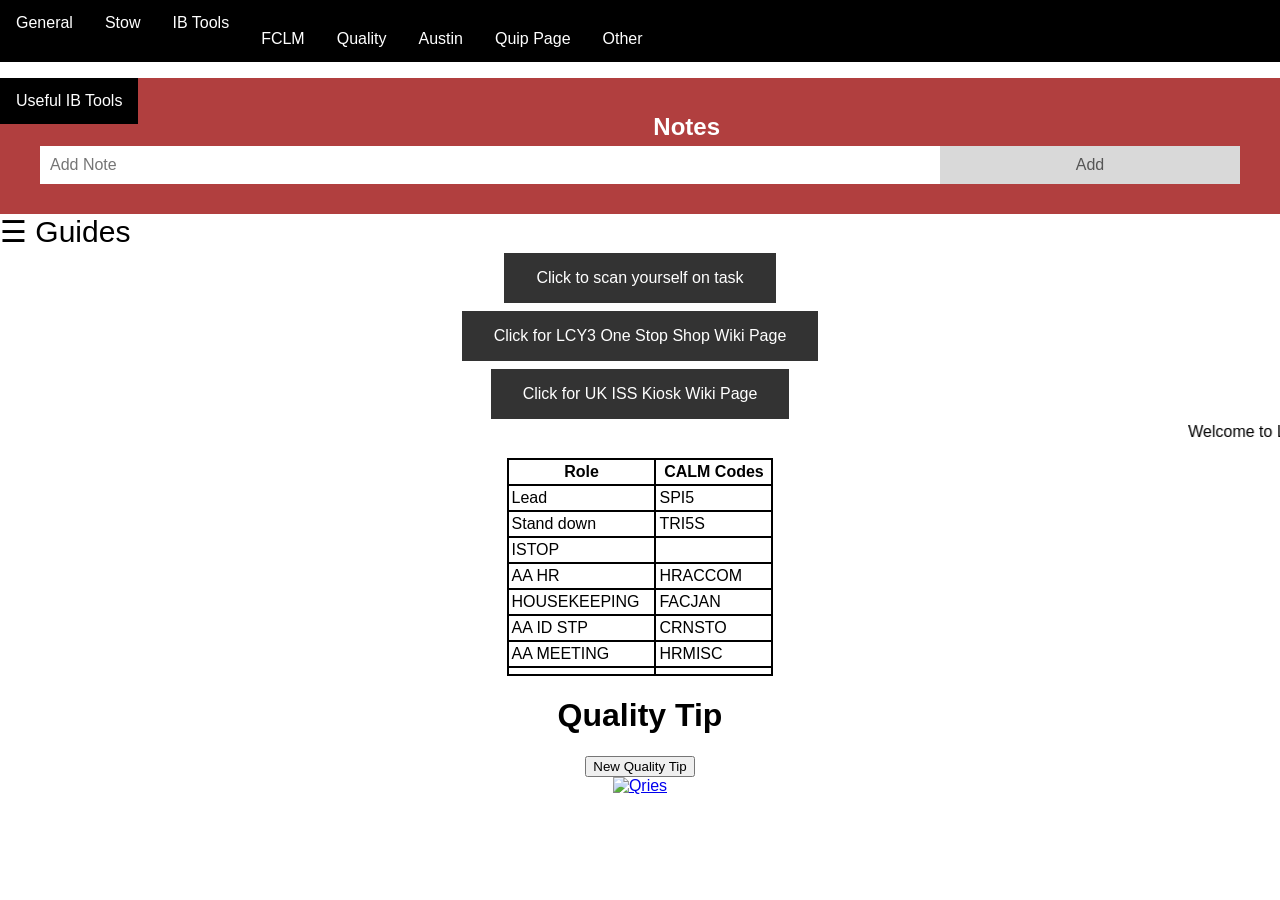
==== dashboard.html @ cbb52fe0 "Add files via upload" ====
<!DOCTYPE html>
<html><head>
<meta http-equiv="content-type" content="text/html; charset=UTF-8"><meta name="GENERATOR" content="MAX's HTML Beauty++ 2004">
</head>

<body>
<script type="text/javascript">
function startTime(){ // <<< do not edit or remove this line!
/* Set Start Hour in 24hr Notation */
var startHour=19
/* Set Start Minute */
var startMinute=15
/* Set Start Message */
var startMessage="Don't forget to put yourself on task. Have a great shift."
///////////////////No Need to Edit//////////////
var theDate=new Date()
if (Math.abs(theDate.getHours())==startHour&&Math.abs(theDate.getMinutes())==startMinute){
this.focus();
clearInterval(startInt)
alert(startMessage)
}
}
var startInt=setInterval("startTime()",58000)
////////////////////////////////////////////////
</script>


<meta name="GENERATOR" content="MAX's HTML Beauty++ 2004">




<meta name="viewport" content="width=device-width, initial-scale=1">
<link rel="stylesheet" href="IBLeadtool_files/font-awesome.min.css">
<style>
body {
  font-family: Arial, Helvetica,sans-serif ;
}

.navbar {
  overflow: hidden;
  background-color: black;
}
.navbar a {
  float: right;
  font-size: 16px;
  color: green;
  text-align: center;
  padding: 14px 16px;
  text-decoration: none;

}

.dropdown {
  float: left;
  overflow: hidden;
}

.dropdown .dropbtn {
  font-size: 16px;  
  border: none;
  outline: none;
  color: white;
  padding: 14px 16px;
  background-color: black;
  font-family: inherit;
  margin: 0;
}

.navbar a:hover, .dropdown:hover .dropbtn {
  background-color: Orange;
}

.dropdown-content {
  display: none;
  position: absolute;
  background-color: Orange;
  min-width: 160px;
  box-shadow: 0px 8px 16px 0px rgba(0,0,0,0.2);
  z-index: 1;
}

.dropdown-content a {
  float: none;
  color: white;
  padding: 12px 16px;
  text-decoration: none;
  display: block;
  text-align: left;
}

.dropdown-content a:hover {
  background-color: #ddd;
}

.dropdown:hover .dropdown-content {
  display: block;
}
</style>



<div class="navbar">

<div class="dropdown">
  <button class="dropbtn">General</button>
  <div class="dropdown-content">
    <a href="https://fcmenu-dub-regionalized.corp.amazon.com/LCY3" target="_blank">FC Menu</a>
    
    <style>
.accordion {
  background-color: #f9f9f9;
  color: black;
  cursor: pointer;
  padding: 18px;
  width: 100%;
  border: none;
  text-align: left;
  outline: none;
  font-size: 16px;
  transition: 0.4s;
}

.active, .accordion:hover {
  background-color: red; 
}

.panel {
  padding: 0 18px;
  display: none;
  background-color: red;
  overflow: hidden;
}
</style>






<script>
var acc = document.getElementsByClassName("accordion");
var i;

for (i = 0; i < acc.length; i++) {
  acc[i].addEventListener("click", function() {
    this.classList.toggle("active");
    var panel = this.nextElementSibling;
    if (panel.style.display === "block") {
      panel.style.display = "none";
    } else {
      panel.style.display = "block";
    }
  });
}
</script>



<meta http-equiv="refresh" content="925"> <!-- See the difference? --> 
	
	<meta name="viewport" content="width=device-width, initial-scale=1"> 
	
	
	<svg viewBox="-450 -450 900 900"> 
	<defs> 
	<line id="mark--major" y1="28.8"></line> 
	<line id="mark--minor" y1="14.4"></line> 
	<circle id="cc" r="360"></circle> 
	</defs> 
	<g id="ticks"><g><text transform="rotate(0)translate(0 -378)rotate(0)">0</text><text class="quad" transform="rotate(0)translate(0 -288)rotate(0)">12</text><use xlink:href="#mark--major" transform="rotate(0)translate(0 -360)" class="major quad"></use></g><g><use xlink:href="#mark--minor" transform="rotate(6)translate(0 -360)"></use></g><g><use xlink:href="#mark--minor" transform="rotate(12)translate(0 -360)"></use></g><g><use xlink:href="#mark--minor" transform="rotate(18)translate(0 -360)"></use></g><g><use xlink:href="#mark--minor" transform="rotate(24)translate(0 -360)"></use></g><g><text transform="rotate(30)translate(0 -378)rotate(-30)">5</text><use xlink:href="#mark--major" transform="rotate(30)translate(0 -360)" class="major"></use></g><g><use xlink:href="#mark--minor" transform="rotate(36)translate(0 -360)"></use></g><g><use xlink:href="#mark--minor" transform="rotate(42)translate(0 -360)"></use></g><g><use xlink:href="#mark--minor" transform="rotate(48)translate(0 -360)"></use></g><g><use xlink:href="#mark--minor" transform="rotate(54)translate(0 -360)"></use></g><g><text transform="rotate(60)translate(0 -378)rotate(-60)">10</text><use xlink:href="#mark--major" transform="rotate(60)translate(0 -360)" class="major"></use></g><g><use xlink:href="#mark--minor" transform="rotate(66)translate(0 -360)"></use></g><g><use xlink:href="#mark--minor" transform="rotate(72)translate(0 -360)"></use></g><g><use xlink:href="#mark--minor" transform="rotate(78)translate(0 -360)"></use></g><g><use xlink:href="#mark--minor" transform="rotate(84)translate(0 -360)"></use></g><g><text transform="rotate(90)translate(0 -378)rotate(-90)">15</text><text class="quad" transform="rotate(90)translate(0 -288)rotate(-90)">3</text><use xlink:href="#mark--major" transform="rotate(90)translate(0 -360)" class="major quad"></use></g><g><use xlink:href="#mark--minor" transform="rotate(96)translate(0 -360)"></use></g><g><use xlink:href="#mark--minor" transform="rotate(102)translate(0 -360)"></use></g><g><use xlink:href="#mark--minor" transform="rotate(108)translate(0 -360)"></use></g><g><use xlink:href="#mark--minor" transform="rotate(114)translate(0 -360)"></use></g><g><text transform="rotate(120)translate(0 -378)rotate(-120)">20</text><use xlink:href="#mark--major" transform="rotate(120)translate(0 -360)" class="major"></use></g><g><use xlink:href="#mark--minor" transform="rotate(126)translate(0 -360)"></use></g><g><use xlink:href="#mark--minor" transform="rotate(132)translate(0 -360)"></use></g><g><use xlink:href="#mark--minor" transform="rotate(138)translate(0 -360)"></use></g><g><use xlink:href="#mark--minor" transform="rotate(144)translate(0 -360)"></use></g><g><text transform="rotate(150)translate(0 -378)rotate(-150)">25</text><use xlink:href="#mark--major" transform="rotate(150)translate(0 -360)" class="major"></use></g><g><use xlink:href="#mark--minor" transform="rotate(156)translate(0 -360)"></use></g><g><use xlink:href="#mark--minor" transform="rotate(162)translate(0 -360)"></use></g><g><use xlink:href="#mark--minor" transform="rotate(168)translate(0 -360)"></use></g><g><use xlink:href="#mark--minor" transform="rotate(174)translate(0 -360)"></use></g><g><text transform="rotate(180)translate(0 -378)rotate(-180)">30</text><text class="quad" transform="rotate(180)translate(0 -288)rotate(-180)">6</text><use xlink:href="#mark--major" transform="rotate(180)translate(0 -360)" class="major quad"></use></g><g><use xlink:href="#mark--minor" transform="rotate(186)translate(0 -360)"></use></g><g><use xlink:href="#mark--minor" transform="rotate(192)translate(0 -360)"></use></g><g><use xlink:href="#mark--minor" transform="rotate(198)translate(0 -360)"></use></g><g><use xlink:href="#mark--minor" transform="rotate(204)translate(0 -360)"></use></g><g><text transform="rotate(210)translate(0 -378)rotate(-210)">35</text><use xlink:href="#mark--major" transform="rotate(210)translate(0 -360)" class="major"></use></g><g><use xlink:href="#mark--minor" transform="rotate(216)translate(0 -360)"></use></g><g><use xlink:href="#mark--minor" transform="rotate(222)translate(0 -360)"></use></g><g><use xlink:href="#mark--minor" transform="rotate(228)translate(0 -360)"></use></g><g><use xlink:href="#mark--minor" transform="rotate(234)translate(0 -360)"></use></g><g><text transform="rotate(240)translate(0 -378)rotate(-240)">40</text><use xlink:href="#mark--major" transform="rotate(240)translate(0 -360)" class="major"></use></g><g><use xlink:href="#mark--minor" transform="rotate(246)translate(0 -360)"></use></g><g><use xlink:href="#mark--minor" transform="rotate(252)translate(0 -360)"></use></g><g><use xlink:href="#mark--minor" transform="rotate(258)translate(0 -360)"></use></g><g><use xlink:href="#mark--minor" transform="rotate(264)translate(0 -360)"></use></g><g><text transform="rotate(270)translate(0 -378)rotate(-270)">45</text><text class="quad" transform="rotate(270)translate(0 -288)rotate(-270)">9</text><use xlink:href="#mark--major" transform="rotate(270)translate(0 -360)" class="major quad"></use></g><g><use xlink:href="#mark--minor" transform="rotate(276)translate(0 -360)"></use></g><g><use xlink:href="#mark--minor" transform="rotate(282)translate(0 -360)"></use></g><g><use xlink:href="#mark--minor" transform="rotate(288)translate(0 -360)"></use></g><g><use xlink:href="#mark--minor" transform="rotate(294)translate(0 -360)"></use></g><g><text transform="rotate(300)translate(0 -378)rotate(-300)">50</text><use xlink:href="#mark--major" transform="rotate(300)translate(0 -360)" class="major"></use></g><g><use xlink:href="#mark--minor" transform="rotate(306)translate(0 -360)"></use></g><g><use xlink:href="#mark--minor" transform="rotate(312)translate(0 -360)"></use></g><g><use xlink:href="#mark--minor" transform="rotate(318)translate(0 -360)"></use></g><g><use xlink:href="#mark--minor" transform="rotate(324)translate(0 -360)"></use></g><g><text transform="rotate(330)translate(0 -378)rotate(-330)">55</text><use xlink:href="#mark--major" transform="rotate(330)translate(0 -360)" class="major"></use></g><g><use xlink:href="#mark--minor" transform="rotate(336)translate(0 -360)"></use></g><g><use xlink:href="#mark--minor" transform="rotate(342)translate(0 -360)"></use></g><g><use xlink:href="#mark--minor" transform="rotate(348)translate(0 -360)"></use></g><g><use xlink:href="#mark--minor" transform="rotate(354)translate(0 -360)"></use></g></g> 
	<g id="hands"> 
	<g class="hand--h" transform="rotate(47)"> 
	<line y2="-234"></line> 
	<line y1="-136.8" y2="-205.2"></line> 
	</g> 
	<g class="hand--m" transform="rotate(209.2)"> 
	<line y2="-298.8"></line> 
	<line y1="-201.60000000000002" y2="-270"></line> 
	</g> 
	<g class="hand--s" transform="rotate(312)"> 
	<line y1="36" y2="-342"></line> 
	<circle r="14.4"></circle> 
	<circle r="7.2"></circle> 
	</g> 
	</g> 
	<g id="progress"> 
	<path id="arc" d="M0,-405A405 405 0 1 1 -288.4697956050839 -284.27130882936655"></path> 
	<polygon id="vertex" points="0,-405 -39,-425 -20,-405 -39,-385" transform="rotate(314.58)"></polygon> 
	</g> 
	</svg> 
	
	<style> 
	body { 
	//margin: 0; 
	//display: flex; 
	//align-items: center; 
	//justify-content: center; 
	//background: #000; 
	} 
	
	svg { 
	display: block; 
	margin: calc(50vh - 50vmin) auto; 
	min-width: 20em; 
	min-height: 20em; 
	width: 9vmin; 
	height: 10vmin; 
	max-width 20em; 
	max-height: 25em; 
	font-size: 1em; 
	} 
	
	
	
	[id*='mark'] { 
	stroke: black; 
	} 
	
	[id='mark--major'] { 
	stroke-width: 7; 
	} 
	
	[id='mark--minor'] { 
	stroke-width: 2; 
	} 
	
	[id='ticks'] text { 
	dominant-baseline: middle; 
	text-anchor: middle; 
	font: 20px verdana, sans-serif; 
	fill: grey; 
	} 
	[id='ticks'] .quad { 
	font: 700 28px verdana, sans-serif; 
	fill: grey; 
	} 
	
	.hand--h, .hand--m { 
	stroke: black; 
	stroke-linecap: round; 
	} 
	.hand--h line:nth-child(2), .hand--m line:nth-child(2) { 
	stroke: black; 
	stroke-width: 3; 
	} 
	.hand--h { 
	stroke-width: 7; 
	} 
	.hand--m { 
	stroke-width: 5; 
	} 
	.hand--s { 
	stroke: #be394d; 
	} 
	.hand--s line { 
	stroke-width: 2; 
	} 
	.hand--s circle { 
	fill: #e18728; 
	} 
	.hand--s circle:nth-of-type(2) { 
	fill: #e0a197; 
	} 
	
	[id='arc'] { 
	fill: transparent; 
	stroke: #4c4fa4; 
	stroke-width: 4; 
	stroke-linecap: round; 
	} 
	
	[id='vertex'] { 
	fill: #4c4fa4; 
	} 
	
	.counterclockwise [id='vertex'] { 
	fill: #be4c39; 
	} 
	.counterclockwise [id='arc'] { 
	stroke: #be4c39; 
	} 
	
	</style> 
	
	
	<script> 

/* because IE */ 
	Math.sign = 
	Math.sign || 
	function(x) { 
	x = +x; // convert to a number 
	if (x === 0 || isNaN(x)) { 
	return x; 
	} 
	return x > 0 ? 1 : -1; 
	}; 
	
	/* because me lazy */ 
	Object.getOwnPropertyNames(Math).map(function(p) { 
	window[p] = Math[p]; 
	}); 
	
	Node.prototype.setAttrs = function(attr_obj) { 
	for (var prop in attr_obj) { 
	this.setAttribute(prop, attr_obj[prop]); 
	} 
	}; 
	
	var NS_URI = "http://www.w3.org/2000/svg", 
	XLink_NS = "http://www.w3.org/1999/xlink", 
	ns = 60, 
	mi = 5, 
	qi = 0.25 * ns, 
	r = ~~document.getElementById("cc").getAttribute("r"), 
	svg = document.querySelector("svg"), 
	wrap = document.getElementById("ticks"), 
	h_el = document.querySelector(".hand--h"), 
	m_el = document.querySelector(".hand--m"), 
	s_el = document.querySelector(".hand--s"), 
	h_max = 12, 
	h_rad = 2 * PI / h_max, 
	h_deg = 360 / h_max, 
	m_max = 60, 
	m_rad = 2 * PI / m_max, 
	m_deg = 360 / m_max, 
	s_max = 60, 
	s_rad = 2 * PI / s_max, 
	s_deg = 360 / s_max, 
	ms_max = 1000, 
	ms_rad = s_rad / ms_max, 
	ms_deg = s_deg / ms_max, 
	prev_s, 
	p_el = document.getElementById("progress"), 
	a_el = document.getElementById("arc"), 
	v_el = document.getElementById("vertex"), 
	arc_r = 
	-1 * 
	v_el 
	.getAttribute("points") 
	.split(" ")[0] 
	.split(",")[1], 
	clockwise = true; 
	
	var init = function() { 
	var frag = document.createDocumentFragment(), 
	curr_tick_group, 
	curr_tick, 
	text0, 
	text1, 
	is_major, 
	is_quad, 
	ref, 
	curr_angle, 
	base_angle = 360 / ns, 
	bb; 
	
	for (var i = 0; i < ns; i++) { 
	is_major = i % mi === 0; 
	is_quad = i % qi === 0; 
	
	ref = "#mark--" + (is_major ? "major" : "minor"); 
	curr_angle = i * base_angle; 
	
	curr_tick_group = document.createElementNS(NS_URI, "g"); 
	curr_tick = document.createElementNS(NS_URI, "use"); 
	curr_tick.setAttributeNS(XLink_NS, "xlink:href", ref); 
	
	curr_tick.setAttribute( 
	"transform", 
	"rotate(" + curr_angle + ")" + "translate(0 -" + r + ")" 
	); 
	
	if (is_major) { 
	curr_tick.setAttribute("class", "major"); 
	
	text1 = document.createElementNS(NS_URI, "text"); 
	text1.textContent = i; 
	
	text1.setAttribute( 
	"transform", 
	"rotate(" + 
	curr_angle + 
	")" + 
	"translate(0 -" + 
	1.05 * r + 
	")" + 
	"rotate(" + 
	-curr_angle + 
	")" 
	); 
	curr_tick_group.appendChild(text1); 
	
	if (is_quad) { 
	curr_tick.setAttribute("class", "major quad"); 
	
	text2 = document.createElementNS(NS_URI, "text"); 
	text2.textContent = i / mi || 12; 
	
	text2.setAttrs({ 
	class: "quad", 
	transform: 
	"rotate(" + 
	curr_angle + 
	")" + 
	"translate(0 -" + 
	0.8 * r + 
	")" + 
	"rotate(" + 
	-curr_angle + 
	")" 
	}); 
	curr_tick_group.appendChild(text2); 
	} 
	} 
	
	curr_tick_group.appendChild(curr_tick); 
	frag.appendChild(curr_tick_group); 
	} 
	
	wrap.appendChild(frag); 
	
	run(); 
	}; 
	
	var run = function() { 
	var t = new Date(), 
	h = t.getHours(), 
	curr_s_deg, 
	curr_s_rad, 
	m = t.getMinutes(), 
	curr_m_deg, 
	s = t.getSeconds(), 
	curr_h_deg, 
	ms = t.getMilliseconds(), 
	curr_ms_deg, 
	curr_ms_rad, 
	x, 
	y, 
	d_txt, 
	j; 
	
	j = (s >= 0.5 * s_max) * 1; 
	d_txt = "M0," + -arc_r + "A" + arc_r + " " + arc_r + " 0 " + j + " 1 "; 
	
	curr_s_rad = (s % s_max - (curr_s_deg > 10) * 0.5) * s_rad - 0.5 * PI; 
	curr_ms_rad = curr_s_rad + ms * ms_rad; 
	curr_s_deg = (s % s_max) * s_deg; 
	curr_ms_deg = curr_s_deg + ms * ms_deg; 
	x = arc_r * cos(curr_ms_rad); 
	y = arc_r * sin(curr_ms_rad); 
	
	d_txt += x + " " + y; 
	
	a_el.setAttribute("d", d_txt); 
	
	if (curr_s_deg < 10) { 
	if (v_el.style.display !== "none") { 
	v_el.style.display = "none"; 
	} 
	} else { 
	if (v_el.style.display !== "") { 
	v_el.style.display = ""; 
	} 
	
	v_el.setAttribute("transform", "rotate(" + curr_ms_deg + ")"); 
	} 
	
	if (s != prev_s) { 
	curr_s_deg = (s % s_max) * s_deg; 
	s_el.setAttribute("transform", "rotate(" + curr_s_deg + ")"); 
	
	if (curr_s_deg < 10) { 
	if (v_el.style.display !== "none") { 
	v_el.style.display = "none"; 
	} 
	} else { 
	if (v_el.style.display !== "") { 
	v_el.style.display = ""; 
	} 
	
	v_el.setAttribute("transform", "rotate(" + curr_s_deg + ")"); 
	} 
	
	curr_m_deg = (m % m_max + s / s_max) * m_deg; 
	m_el.setAttribute("transform", "rotate(" + curr_m_deg + ")"); 
	
	curr_h_deg = (h % h_max + m / m_max) * h_deg; 
	h_el.setAttribute("transform", "rotate(" + curr_h_deg + ")"); 
	} 
	
	prev_s = s; 
	
	requestAnimationFrame(run); 
	}; 
	
	var revert = function() { 
	clockwise = !clockwise; 
	p_el.setAttribute("class", !clockwise ? "counterclockwise" : ""); 
	p_el.setAttribute("transform", "scale(" + (clockwise ? 1 : -1) + " 1)"); 
	}; 
	
	init(); 
	
	svg.addEventListener("click", revert, false); 
	
	
	</script> 
 <p></p>
  </div>
</div>






<div class="dropdown">
  <button class="dropbtn">Stow </button>
  <div class="dropdown-content">
    <a href="https://roboscout.amazon.com/analyze/19851/2210/?&sites=(LCY3)&datasource_current_day=false&datasource_startDateTime=2024-11-10%2019:30:00&datasource_endDateTime=2024-11-11%2006:00:00&mom_ids=676%2C1845%2C428%2C347%2C321%2C362%2C379%2C426&osm_ids=30&oxm_ids=854%2C442&ofm_ids=&datasource_viz=nvd3Table" target="_blank">Avg Session</a>
    <a href="https://roboscout.amazon.com/analyze/19851/2210/?datasource_current_day=false&datasource_endDateTime=2024-11-11%2006:00:00&datasource_startDateTime=2024-11-10%2019:30:00&datasource_viz=nvd3Table&mom_ids=321%2C362%2C379%2C426&ofm_ids=&osm_ids=31&oxm_ids=436&sites=(LCY3)" target="_blank">Stow Rate</a>    
    <a href="https://roboscout.amazon.com/analyze/19851/1927/?datasource_current_day=false&amp;datasource_endDateTime=2024-08-26%2005:00:00&amp;datasource_startDateTime=2024-08-25%2018:30:00&amp;datasource_viz=nvd3Table&amp;mom_ids=428%2C2060%2C394%2C321%2C323%2C362%2C632%2C379%2C426&amp;ofm_ids=&amp;osm_ids=30&amp;oxm_ids=445&amp;sites=(LCY3)" target="_blank">Logged Hours</a>
    <a href="https://roboscout.amazon.com/analyze/19851/2768/?&amp;sites=(LCY3)&amp;datasource_current_day=false&amp;datasource_startDateTime=2024-08-25%2018:30:00&amp;datasource_endDateTime=2024-08-26%2005:00:00&amp;mom_ids=2060%2C394%2C321%2C323%2C632%2C426&amp;osm_ids=30&amp;oxm_ids=1792%2C445%2C854%2C441%2C442&amp;ofm_ids=&amp;datasource_viz=nvd3Table" _blank"="">No Stow Turnaway</a>
    <a href="https://roboscout.amazon.com/analyze/21628/?&sites=(LCY3)&datasource_startDateTime=2024-11-10%2019:30:00&datasource_endDateTime=2024-11-11%2006:00:00&mom_ids=2058&osm_ids=&oxm_ids=2597%2C2594%2C2781&ofm_ids=1017" target="_blank">Andon Count</a>
    <a href="https://roboscout.amazon.com/analyze/19851/?&sites=(LCY3)&datasource_current_day=false&datasource_startDateTime=2024-11-10%2019:30:00&datasource_endDateTime=2024-11-11%2006:00:00&mom_ids=1549%2C321&osm_ids=30%2C607&oxm_ids=1745&ofm_ids=&datasource_viz=nvd3Table" target="_blank">QS Station</a>
    <a href="https://roboscout.amazon.com/dashboards/10390/?sites=(LCY3)" target="_blank">Stow Dashboard</a>
       <a href="https://vantage.amazon.com/app/fulfillment-dashboards/station-map?customer=AMZN&amp;warehouse=LCY3&amp;region=eu-west-1&amp;zones=paKivaA02&amp;startTime=0600" target="_blank">Vantage Floor P2 </a>
	<a href="https://vantage.amazon.com/app/fulfillment-dashboards/station-map?customer=AMZN&amp;warehouse=LCY3&amp;region=eu-west-1&amp;zones=paKivaA03&amp;startTime=0600" target="_blank">Vantage Floor P3 </a>
	<a href="https://vantage.amazon.com/app/fulfillment-dashboards/station-map?customer=AMZN&amp;warehouse=LCY3&amp;region=eu-west-1&amp;zones=paKivaA04&amp;startTime=0600" target="_blank">Vantage Floor P4 </a>
            <a href="https://eu.prod.fmc.aft.amazon.dev/LCY3/inbound-flow?selected-tab=VL_STOW" target="_blank">Inbound Flow</a>
<p></p>
  </div>
</div>

<div class="dropdown">
  <button class="dropbtn">IB Tools</button>
  <div class="dropdown-content">
    <a href="https://drive-render.corp.amazon.com/view/mcgregcr@/AmazonSkynetStowComplianceScanner.html" target="_blank">Stow Finder</a>
    <a href="https://dub.inbound.rodeo.aft.a2z.com/LCY3/search?searchQuery=BHX4_LCY3_efef6a95-a6f6-4256-b97a-aebf4aa08026https://dub.inbound.rodeo.aft.a2z.com/LCY3/search?searchQuery=BHX4_LCY3_efef6a95-a6f6-4256-b97a-aebf4aa08026" target="_blank">Rodeo</a>
    <a href="https://skynet.amazon.dev/ims/LCY3?view=compliance" target="_blank">SkyNet</a>
    <a href="https://fc-benchmarking.amazon.com/fc/LCY3/fast-starts" target="_blank">Fast Start</a>
    <a href="https://arrm-portal-eu-dub.dub.proxy.amazon.com/edw/sessions-by-user?customer=AMZN&amp;warehouse=SZZ1&amp;zone=paKiva01#midwayhttps://atlas.corp.amazon.com/en_US/reporting?utf8=%E2%9C%93&amp;report=1&amp;aggregate_type=Warehouse+ID&amp;user_id=&amp;warehouse_id=LCY3&amp;network_type=Fulfillment+Center&amp;region_id=EU&amp;manager_id=&amp;workcell_type=&amp;workcell_id=&amp;fc_grouping=Anderson+-+Region&amp;query_type=Normal&amp;shift_start_date=&amp;shift_end_date=&amp;shift_start_time=&amp;shift_end_time=&amp;start_time=2023-04-03+19%3A30&amp;end_time=2023-04-04+06%3A00&amp;target_process=stow-process&amp;pack_target_subprocess=none&amp;sort_target_subprocess=none&amp;problem_solve_target_subprocess=problem_solve_general_problem_solve&amp;format=html" target="_blank">ARRM Portal</a>
<a href="https://fans-dub.amazon.com/" target="_blank">Fan Message</a>
<a href="https://scheduling.amazon.com/#/opportunity-admin?siteId=LCY3" target="_blank">Opportunity</a>
<p></p>
</div>
</div>
<p>
 
  </p><div class="dropdown">
  <button class="dropbtn">FCLM</button>
  <div class="dropdown-content">
    <a href="https://fclm-portal.amazon.com/?warehouseId=LCY3" target="_blank">FCLM</a>
    <a href="https://fclm-portal.amazon.com/reports/processPathRollup?&amp;warehouseId=LCY3" target="_blank">PPR</a>
    <a href="https://fclm-portal.amazon.com/reports/timeOnTask?&amp;spanType=Day&amp;warehouseId=LCY3" target="_blank">Time on Task</a>
    <a href="https://fclm-portal.amazon.com/employee/timeDetails?&amp;warehouseId=LCY3" target="_blank">Time Details</a>

</div>
</div>
<p>
   

</p><div class="dropdown">
  <button class="dropbtn">Quality</button>
  <div class="dropdown-content">
	<a href="https://guided-coaching-dub.corp.amazon.com/#/opportunities">Coaching Guide</a>
        <a href="https://diver.qts.amazon.dev/tools/fcdi/dashboards/fud_misses?end_date=2025-06-23&location_name=LCY3&start_date=2025-06-09">FUD Misses</a>
	<a href="https://optimus.qts.amazon.dev/dashboards?business=StandardFC&groupBy=Daily&searchFor=Location&view=Threshold+color+coding&location=LCY3&date=2023-11-06&startDate=2025-06-15&endDate=2025-06-18&dashboardName=EU+Stay+Clean&displayName=null" target="_blank">Optimus</a>
        <a href="http://fcresearch-eu.aka.amazon.com/LCY3/search" target="_blank">FC Research</a>
        <a href="https://reactive-hunter.eu-aces.amazon.dev/fud" target="_blank">FUD/Reactive</a>
        <a href="https://atlas.qubit.amazon.dev/reporting?aggregateType=WAREHOUSE_ID&amp;queryType=NORMAL&amp;targetProcess=combined&amp;startDate=2024-08-25&amp;startTime=19%3A30%3A00&amp;endDate=2024-08-26&amp;endTime=06%3A00%3A00&amp;warehouseId=LCY3" target="_blank">Atlas</a>
<p></p>
</div>
</div>
<div class="dropdown">
  <button class="dropbtn">Austin</button>
  <div class="dropdown-content">
    <a href="https://eu.ehs-amazon.com/home" target="_blank">Austin</a>
    <a href="https://eu.ehs-amazon.com/inspections/inspection/list" target="_blank">Inspections</a>
    

</div>
</div>
<p>


</p><div class="dropdown">
  <button class="dropbtn">Quip Page</button>
  <div class="dropdown-content">
    
    <a href="https://quip-amazon.com/all" target="_blank">Quip</a>
    <a href="https://quip-amazon.com/aCJMA5YZ1nnM/Stow-Fast-Start-Misses-Time-off-Task" target="_blank">Fast Start</a>
    <a href="https://quip-amazon.com/a30PAENlqabQ/Indirect-Rotas#temp:C:cHMbae80d7730f64d85b9f8bbb06" target="_blank">Indirect Rota Nights</a>
    <a href="https://quip-amazon.com/vCabAvOYaoPE/Night-Shift-Trained-Quantity-Stowers#temp:C:ZTA9103b910de9c496f9cccd9b24" target="_blank">Quantity Stow</a>
    <a href="https://quip-amazon.com/hbeyAp5p8pV6/Stow-Handover#temp:C:RTO3c4e42f27853437095b07204b">Handover</a>
    <a href="https://quip-amazon.com/MFa4AH8vFs7b/m-LCY3-Tote-Counts">Tote Count</a>
    <a href="https://quip-amazon.com/d5cAAi5W7k3A/WK-34-Daily-Weekly-Quality-Feedbacks#temp:C:bfEfad9779bb58540a98bfdca315" target="_blank">Quality Quip</a>


 <p></p>
  </div>
</div>
  <p></p>
   
<div class="dropdown">
  <button class="dropbtn">Other</button>
  <div class="dropdown-content">
    <a href="https://e-swag.corp.amazon.com/account/view" target="_blank">Swag Store</a>
     <a href="https://t.corp.amazon.com/issues/all-my-groups" target="_blank">Sim Tickets</a>
    <a href="https://drive.corp.amazon.com/" target="_blank">My Drive</a>
    <a href="https://amazon.awsapps.com/workdocs" target="_blank">Work Docs</a>
    <a href="https://password-v2.corp.amazon.com/" target="_blank">Password Tool</a>
    <a href="https://fclm-portal.amazon.com/config/menu/search?reportFormat=HTML&query=hr&_activeWarehouses=1&showActiveOnly=true&_showActiveOnly=on&_searchToolString=on&_accessLevels=1&trackingTypes=Indirect&_trackingTypes=1&submit=true&startHourIntraday1=0&startMinuteIntraday1=0&startHourIntraday2=0&startMinuteIntraday2=0&startHourIntraday3=0&startMinuteIntraday3=0&startHourIntraday4=0&startMinuteIntraday4=0&warehouseId=LCY3" target="_blank">Calm Codes</a>
<p></p>
</div>
</div>
  <p></p>

  <p></p>
  </div>
</div>
  <p></p>
   
<div class="dropdown">
  <button class="dropbtn">Useful IB Tools</button>
  <div class="dropdown-content">
    <a href="https://chatops.aces.amazon.dev/" target="_blank">Chat Ops</a>
    <a href="https://myquriosity-learnerportal.learningcloud.me/trainings/fb936827-b8aa-4a76-9093-cd8e4580913f/sprints/66f2d79c01db997c0d47622c?activityId=e0bf3759-4ee7-455d-97c9-192eb84af0cc" target="_blank">Quriosity</a>

    <a href="http://fc-andons-eu.corp.amazon.com/LCY3?category=Kiva&startDate=2024-11-17&status=Resolved&endDate=2024-11-18&type=Out+of+Work" target="_blank">OUT of Work</a>
    <a href="https://monitorportal.amazon.com/igraph?SchemaName1=Search&Pattern1=schemaname%3D%24Service%24%20dataset%3D%24Prod%24%20marketplace%3D%24prod.EUFulfillment%24%20hostgroup%3D%24ALL%24%20host%3D%24ALL%24%20servicename%3D%24KivaStowWorkPlannerService%24%20methodname%3D%24ALL%24%20client%3D%24ALL%24%20metricclass%3D%24KivaSystemKey%24%20instance%3D%24AMZN%2FLCY3.%20metric%3D.totalQty%24%20metric%3D%24Station&Period1=OneMinute&Stat1=p100&SchemaName2=Search&Pattern2=schemaname%3D%24Service%24%20dataset%3D%24Prod%24%20marketplace%3D%24prod.EUFulfillment%24%20hostgroup%3D%24ALL%24%20host%3D%24ALL%24%20servicename%3D%24KivaStowWorkPlannerService%24%20methodname%3D%24ALL%24%20client%3D%24ALL%24%20metricclass%3D%24KivaSystemKey%24%20instance%3D%24AMZN%2FLCY3.%20metric%3D.totalContainers%24%20metric%3D%24Station&YAxisPreference2=right&HeightInPixels=400&WidthInPixels=1200&GraphTitle=LCY3%20UPT%20Inbound&TZ=Europe%2FBerlin@TZ%3A%20Berlin&ClipUpperValueLeft=90%2F10&StartTime1=-PT1H&EndTime1=-PT0H&FunctionExpression1=AVG%28S1%29%2FAVG%28S2%29&FunctionLabel1=Inbound%20UPT%20RSP%20Floors%20%5Bavg%3A%20%7Bavg%7D%5D&FunctionColor1=%230051ff&FunctionYAxisPreference1=left&FunctionOperateOnPartialInput1=false" target="_blank">UPT Count</a>
    <a href="https://monitorportal.amazon.com/igraph?SchemaName1=Search&Pattern1=dataset%3D%24Prod%24%20marketplace%3D%24prod.EUFulfillment%24%20servicename%3D%24KivaStowWorkPlannerService%24%20methodname%3D%24CreatePlan%24%20containerType%20count%20schemaname%3DService%20instance%3D%24AMZN%2FLCY3%2FpaKivaA02%24&Period1=FiveMinute&Stat1=avg&SchemaName2=Search&Pattern2=schemaname%3D%24Service%24%20dataset%3D%24Prod%24%20marketplace%3D%24prod.EUFulfillment%24%20hostgroup%3D%24ALL%24%20host%3D%24ALL%24%20servicename%3D%24KivaStowWorkPlannerService%24%20methodname%3D%24CreatePlan%24%20client%3D%24ALL%24%20metricclass%3D%24KivaSystemKey%24%20instance%3D%24AMZN%2FLCY3%2FpaKivaA02%24%20metric%3D%24stowStations.count%24&Stat2=p90&SchemaName3=Search&Pattern3=dataset%3D%24Prod%24%20marketplace%3D%24prod.EUFulfillment%24%20servicename%3D%24KivaStowWorkPlannerService%24%20methodname%3D%24CreatePlan%24%20containerType%20count%20schemaname%3DService%20instance%3D%24AMZN%2FLCY3%2FpaKivaA03%24%20&Stat3=avg&SchemaName4=Search&Pattern4=schemaname%3D%24Service%24%20dataset%3D%24Prod%24%20marketplace%3D%24prod.EUFulfillment%24%20hostgroup%3D%24ALL%24%20host%3D%24ALL%24%20servicename%3D%24KivaStowWorkPlannerService%24%20methodname%3D%24CreatePlan%24%20client%3D%24ALL%24%20metricclass%3D%24KivaSystemKey%24%20instance%3D%24AMZN%2FLCY3%2FpaKivaA03%24%20metric%3D%24stowStations.count%24%20&Stat4=p90&SchemaName5=Search&Pattern5=dataset%3D%24Prod%24%20marketplace%3D%24prod.EUFulfillment%24%20servicename%3D%24KivaStowWorkPlannerService%24%20methodname%3D%24CreatePlan%24%20containerType%20count%20schemaname%3DService%20instance%3D%24AMZN%2FLCY3%2FpaKivaA04%24%20&Stat5=avg&SchemaName6=Search&Pattern6=schemaname%3D%24Service%24%20dataset%3D%24Prod%24%20marketplace%3D%24prod.EUFulfillment%24%20hostgroup%3D%24ALL%24%20host%3D%24ALL%24%20servicename%3D%24KivaStowWorkPlannerService%24%20methodname%3D%24CreatePlan%24%20client%3D%24ALL%24%20metricclass%3D%24KivaSystemKey%24%20instance%3D%24AMZN%2FLCY3%2FpaKivaA04%24%20metric%3D%24stowStations.count%24%20&Stat6=p90&HeightInPixels=1006&WidthInPixels=1942&GraphTitle=LCY3%20Average%20number%20of%20containers%20per%20Station.&DecoratePoints=true&TZ=Europe%2FLondon@TZ%3A%20London&HorizontalLineLeft1=8&UpperValueLeft=9&LowerValueLeft=4&LabelLeft=Number%20of%20Containers&StartTime1=-PT1H&EndTime1=-PT0H&FunctionExpression1=SUM%28S1%2CS3%2CS5%29%2FSUM%28S2%2CS4%2CS6%29&FunctionLabel1=All%20Containers%20Per%20Station%20%5Bavg%3A%20%7Bavg%7D%5D&FunctionYAxisPreference1=left&FunctionExpression2=SUM%28S1%29%2FS2&FunctionLabel2=A02%20Containers%20Per%20Station%20%5Bavg%3A%20%7Bavg%7D%5D&FunctionYAxisPreference2=left&FunctionExpression3=SUM%28S3%29%2FS4&FunctionLabel3=A03%20Containers%20Per%20Station%20%5Bavg%3A%20%7Bavg%7D%5D&FunctionYAxisPreference3=left&FunctionExpression4=SUM%28S5%29%2FS6&FunctionLabel4=A04%20Containers%20Per%20Station%20%5Bavg%3A%20%7Bavg%7D%5D&FunctionYAxisPreference4=left" target="_blank">Work Station Totes</a>
     <a href="https://password-v2.corp.amazon.com/" target="_blank">Password Tool</a>
     <a href="https://skynet.amazon.dev/dashboard/dbf54297-02b1-47c1-8243-87cbe03f0cd0">Skynet</a>
<a href="https://fclm-portal.amazon.com/config/menu/search?reportFormat=HTML&query=hr&_activeWarehouses=1&showActiveOnly=true&_showActiveOnly=on&_searchToolString=on&_accessLevels=1&trackingTypes=Indirect&_trackingTypes=1&submit=true&startHourIntraday1=0&startMinuteIntraday1=0&startHourIntraday2=0&startMinuteIntraday2=0&startHourIntraday3=0&startMinuteIntraday3=0&startHourIntraday4=0&startMinuteIntraday4=0&warehouseId=LCY3" target="_blank">Calm Codes</a>
<p></p>
</div>
</div>
  <p></p>




<meta name="viewport" content="width=device-width, initial-scale=1">
<style>
body {
  margin: 0;
  min-width: 250px;
}

/* Include the padding and border in an element's total width and height */
* {
  box-sizing: border-box;
}

/* Remove margins and padding from the list */
ul {
  margin: 0;
  padding: 0;
}

/* Style the list items */
ul li {
  cursor: pointer;
  position: relative;
  padding: 12px 8px 12px 40px;
  list-style-type: none;
  background: #eee;
  font-size: 18px;
  transition: 0.2s;
  
  /* make the list items unselectable */
  -webkit-user-select: none;
  -moz-user-select: none;
  -ms-user-select: none;
  user-select: none;
}

/* Set all odd list items to a different color (zebra-stripes) */
ul li:nth-child(odd) {
  background: #f9f9f9;
}

/* Darker background-color on hover */
ul li:hover {
  background: #ddd;
}

/* When clicked on, add a background color and strike out text */
ul li.checked {
  background: #888;
  color: #fff;
  text-decoration: line-through;
}

/* Add a "checked" mark when clicked on */
ul li.checked::before {
  content: '';
  position: absolute;
  border-color: #e6e6e6;
  border-style: solid;
  border-width: 0 2px 2px 0;
  top: 10px;
  left: 16px;
  transform: rotate(45deg);
  height: 15px;
  width: 7px;
}

/* Style the close button */
.close {
  position: absolute;
  right: 0;
  top: 0;
  padding: 12px 16px 12px 16px;
}

.close:hover {
  background-color: #f44336;
  color: white;
}

/* Style the header */
.header {
  background-color: #b13f3f;
  padding: 30px 40px;
  color: white;
  text-align: center;
}

/* Clear floats after the header */
.header:after {
  content: "";
  display: table;
  clear: both;
}

/* Style the input */
input {
  margin: 0;
  border: none;
  border-radius: 0;
  width: 75%;
  padding: 10px;
  float: left;
  font-size: 16px;
}

/* Style the "Add" button */
.addBtn {
  padding: 10px;
  width: 25%;
  background: #d9d9d9;
  color: #555;
  float: left;
  text-align: center;
  font-size: 16px;
  cursor: pointer;
  transition: 0.3s;
  border-radius: 0;
}

.addBtn:hover {
  background-color: #bbb;
}
</style>



<div id="myDIV" class="header">
  <h2 style="margin:5px">Notes</h2>
  <input type="text" id="myInput" placeholder="Add Note">
  <span onclick="newElement()" class="addBtn">Add</span>
</div>

<ul id="myUL">
</ul>

<script>


// Create a "close" button and append it to each list item
var myNodelist = document.getElementsByTagName("LI");
var i;
for (i = 0; i < myNodelist.length; i++) {
  var span = document.createElement("SPAN");
  var txt = document.createTextNode("\u00D7");
  span.className = "close";
  span.appendChild(txt);
  myNodelist[i].appendChild(span);
}

// Click on a close button to hide the current list item
var close = document.getElementsByClassName("close");
var i;
for (i = 0; i < close.length; i++) {
  close[i].onclick = function() {
    var div = this.parentElement;
    div.style.display = "none";
  }
}

// Add a "checked" symbol when clicking on a list item
var list = document.querySelector('ul');
list.addEventListener('click', function(ev) {
  if (ev.target.tagName === 'LI') {
    ev.target.classList.toggle('checked');
  }
}, false);

// Create a new list item when clicking on the "Add" button
function newElement() {
  var li = document.createElement("li");
  var inputValue = document.getElementById("myInput").value;
  var t = document.createTextNode(inputValue);
  li.appendChild(t);
  if (inputValue === '') {
    alert("You must write something!");
  } else {
    document.getElementById("myUL").appendChild(li);
  }
  document.getElementById("myInput").value = "";

  var span = document.createElement("SPAN");
  var txt = document.createTextNode("\u00D7");
  span.className = "close";
  span.appendChild(txt);
  li.appendChild(span);

  for (i = 0; i < close.length; i++) {
    close[i].onclick = function() {
      var div = this.parentElement;
      div.style.display = "none";
    }
  }
}
</script>



</div>


<meta name="viewport" content="width=device-width, initial-scale=1">
<style>

.sidenav {
  height: 100%;
  width: 0;
  position: fixed;
  z-index: 1;
  top: 0;
  left: 0;
  background-color: #111;
  overflow-x: hidden;
  transition: 0.5s;
  padding-top: 60px;
}

.sidenav a {
  padding: 8px 8px 8px 32px;
  text-decoration: none;
  font-size: 25px;
  color: #818181;
  display: block;
  transition: 0.3s;
}

.sidenav a:hover {
  color: #f1f1f1;
}

.sidenav .closebtn {
  position: absolute;
  top: 0;
  right: 25px;
  font-size: 36px;
  margin-left: 50px;
}

@media screen and (max-height: 450px) {
  .sidenav {padding-top: 15px;}
  .sidenav a {font-size: 18px;}
}
</style>



<div id="mySidenav" class="sidenav">
  <a href="javascript:void(0)" class="closebtn" onclick="closeNav()">×</a>
    <a href="https://w.amazon.com/bin/view/CISS/"> CISS Central Inbound Support Services</a>
	<a href="https://w.amazon.com/bin/view/IXD_Sideline_App/">Sideline</a>
    <a href="https://amazon.awsapps.com/workdocs/index.html#/document/74e8882ecbc6becc57e15b268ab2b0f07a6569712fed20f0bdf48a45ed3a6e37">HDSC</a>
    <a href="https://amazon.awsapps.com/workdocs/index.html#/folder/ecd02706e4cfa7c3386fdb7bd52f23f791441f329ea40d9bff76325af7942e0d">Fraud</a>
    <a href="https://amazon.awsapps.com/workdocs/index.html#/folder/40e35d3271ccd950a4e3887c4c19adf5861c723227703d2f40c233c636c05d49">Damages</a>
    <a href="https://amazon.awsapps.com/workdocs/index.html#/folder/17d0b022c7aa865c88c1198fe74d96cfb9fd7ce0d6190d06fb5eed43d46b9d44">Transparency Barcodes</a>
    <a href="https://euaceslearning.corp.amazon.com/Pages/Home.aspx">EU ACES Learning Hub</a>
    <a href="https://amazon.awsapps.com/workdocs/index.html#/document/08da2067e5e82ec00953ff526eadad211689a7f5c331feb676638e218a54301f">ISS Kiosk Guide</a>
    <a href="https://w.amazon.com/index.php/IB_Problem_Solve_Ticket_Guidelines">IB Problem Solve Ticket Guidelines</a>
    <a href="https://w.amazon.com/bin/view/EU_ISS_Standard_Work/">EU ISS Standard Work</a>
    <a href="https://w.amazon.com/bin/view/EU_ISS/EU_Prep/FC/PrepDecisionTree" target="_blank">Prep Decision Tree</a>
    <a href="https://share.amazon.com/sites/EUMFI/SiteAssets/SitePages/MFI_Researcher_SOP/FBA%20Missing%20From%20Inbound%20Flowchart%20-%20English%20Version.pdf">MFI</a>
    <a href="https://amazon.awsapps.com/workdocs/index.html#/document/e73a259f7f397fc80aff3f028028f188c398973b34e2c1863b04d3d30dcf2deb">Efficient Receive</a>
    <a href="https://w.amazon.com/index.php/ExpirationSettingByProductGroupEU" target="_blank">Expiration Dates Guidelines(FC Shelf Life)</a>
	<a href="https://amazon.awsapps.com/workdocs/index.html#/folder/9c8c8f026b77270b8b53e2193970f347f38a23671551dd316f79e717b4cc2375">EU Hazmat Standard Work</a>
	<a href="https://drive.corp.amazon.com/folders/EU%20ICQA">EU ICQA</a>
<p></p>
</div>

<span style="font-size:30px;cursor:pointer" onclick="openNav()">☰ Guides</span>

<script>
function openNav() {
  document.getElementById("mySidenav").style.width = "250px";
}

function closeNav() {
  document.getElementById("mySidenav").style.width = "0";
}
</script>
   
<meta name="viewport" content="width=device-width, initial-scale=1">
<style>
.btn {
  background-color: #333;
  border: none;
  color: white;
  padding: 16px 32px;
  text-align: center;
  font-size: 16px;
  margin: 4px 2px;
  transition: 0.3s;
}

.btn:hover {
  background-color: #FF5400;
  color: white;
}
</style>



<div>
<form action="https://fcmenu-dub-regionalized.corp.amazon.com/LCY3/calmCode" target="_blank">
<center><button class="btn">Click to scan yourself on task</button>


</center></form></div>


<div>
<form action="https://w.amazon.com/bin/view/Users/fsinchri/LCY3/" target="_blank">
<center><button class="btn">Click for LCY3 One Stop Shop Wiki Page</button>


</center></form></div>

<div>
<form action="https://w.amazon.com/bin/view/UK_ISS_Kiosk/" target="_blank">
<center><button class="btn">Click for UK ISS Kiosk Wiki Page</button>


</center></form></div>


<marquee behavior="scroll" direction="left">Welcome to LCY3 .... Work Hard, Have Fun and Make a history!</marquee>
<!-- CSS Code: Place this code in the document's head (between the 'head' tags) -->
<style>
table.GeneratedTable {
  width: 30ch;
  background-color: #ffffff;
  border-collapse: collapse;
  border-width: 2px;
  border-color: #000000;
  border-style: solid;
  color: #000000;
}

table.GeneratedTable td, table.GeneratedTable th {
  border-width: 2px;
  border-color: #000000;
  border-style: solid;
  padding: 3px;
}

table.GeneratedTable thead {
  background-color: #ff0000;
}
</style>

<!-- HTML Code: Place this code in the document's body (between the 'body' tags) where the table should appear -->
<center><pre></pre><table class="GeneratedTable">
    <tbody><tr>
      <th>Role</th>
      <th>CALM Codes</th>
    </tr>
  
  </tbody><tbody> 
    <tr>
      <td> Lead</td>
      <td>SPI5</td>
    </tr>
    <tr>
      <td>Stand down</td>
      <td>TRI5S</td>
    </tr>
	 <tr>
      <td>ISTOP</td>
      <td></td>
    </tr>
    <tr>
      <td>AA HR</td>
      <td>HRACCOM</td>
    </tr>
    <tr>
      <td>HOUSEKEEPING</td>
      <td>FACJAN</td>
    </tr>
    <tr>
      <td>AA ID STP</td>
      <td>CRNSTO</td>
    </tr>
    <tr>
      <td>AA MEETING</td>
      <td>HRMISC</td>
    </tr>
    <tr>
      <td></td>
      <td></td>
    </tr>
  </tbody>
</table></center>


<!-- Codes by Quackit.com -->

	
<center>
<h1>Quality Tip</h1>
    <div id="quoteDisplay">
    </div>
    <button onclick="newQuote()">New Quality Tip</button></center>

<center>
      <a href="https://drive-render.corp.amazon.com/view/elnaserm@/LCY3%20Links.html">
         <img alt="Qries" src="IBLeadtool_files/LCY3_F_Site_Team_RGB_fin_Layout%20Options3.png" width="300&quot;" height="300">
      </a></center>	  
   
    <script>
	
	
	
	
    	var quotes = [
'Always perform 3 point contact when using ladders.',
'Perform six side check before scanning items or placing in problem solve area.',
'Complete first face fix before stowing first item .',
 'Fast start must be within 10minsstart of shift .',
 'Never stow into magenta lights.',
 'White lights offer suggestions for stowing ',
 'Scanning items more than once before stowing creates multiple event.',
 '3 point contact when using lift.',
 'Right size right bin.',
 
]

function newQuote() {
    var randomNumber = Math.floor(Math.random() * (quotes.length));
    document.getElementById('quoteDisplay').innerHTML = quotes[randomNumber];
}

    </script>






  

<script>
// Create a "close" button and append it to each list item
var myNodelist = document.getElementsByTagName("LI");
var i;
for (i = 0; i < myNodelist.length; i++) {
  var span = document.createElement("SPAN");
  var txt = document.createTextNode("\u00D7");
  span.className = "close";
  span.appendChild(txt);
  myNodelist[i].appendChild(span);
}

// Click on a close button to hide the current list item
var close = document.getElementsByClassName("close");
var i;
for (i = 0; i < close.length; i++) {
  close[i].onclick = function() {
    var div = this.parentElement;
    div.style.display = "none";
  }
}

// Add a "checked" symbol when clicking on a list item
var list = document.querySelector('ul');
list.addEventListener('click', function(ev) {
  if (ev.target.tagName === 'LI') {
    ev.target.classList.toggle('checked');
  }
}, false);



</BODY>

</html>
</body></html>
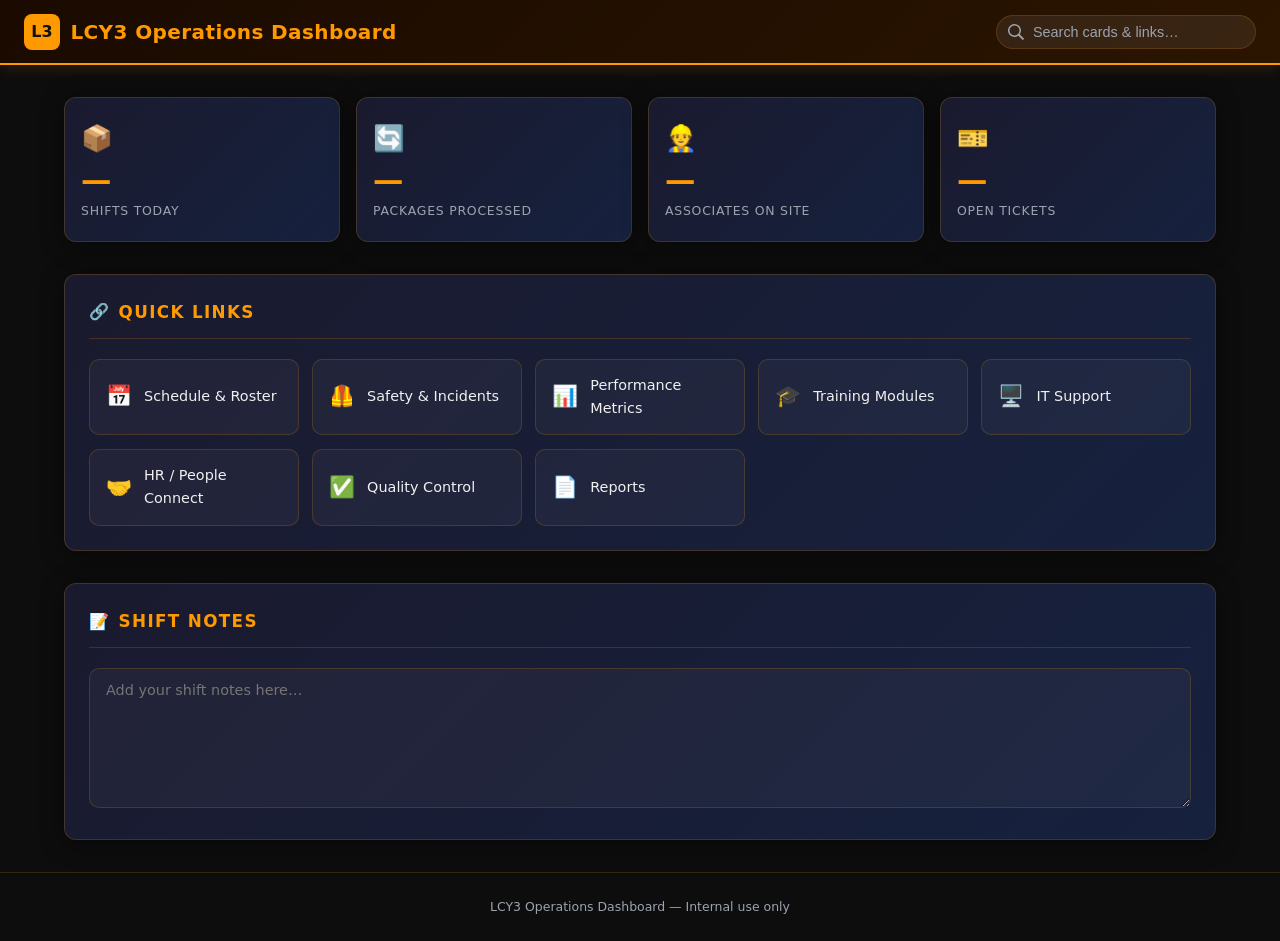
==== commit fdeab97e: "add rebuilt modern dashboard.html" ====
--- a/dashboard.html
+++ b/dashboard.html
@@ -1,1118 +1,77 @@
-<!DOCTYPE html>
-<html><head>
-<meta http-equiv="content-type" content="text/html; charset=UTF-8"><meta name="GENERATOR" content="MAX's HTML Beauty++ 2004">
-</head>
-
-<body>
-<script type="text/javascript">
-function startTime(){ // <<< do not edit or remove this line!
-/* Set Start Hour in 24hr Notation */
-var startHour=19
-/* Set Start Minute */
-var startMinute=15
-/* Set Start Message */
-var startMessage="Don't forget to put yourself on task. Have a great shift."
-///////////////////No Need to Edit//////////////
-var theDate=new Date()
-if (Math.abs(theDate.getHours())==startHour&&Math.abs(theDate.getMinutes())==startMinute){
-this.focus();
-clearInterval(startInt)
-alert(startMessage)
-}
-}
-var startInt=setInterval("startTime()",58000)
-////////////////////////////////////////////////
-</script>
-
-
-<meta name="GENERATOR" content="MAX's HTML Beauty++ 2004">
-
-
-
-
-<meta name="viewport" content="width=device-width, initial-scale=1">
-<link rel="stylesheet" href="IBLeadtool_files/font-awesome.min.css">
-<style>
-body {
-  font-family: Arial, Helvetica,sans-serif ;
-}
-
-.navbar {
-  overflow: hidden;
-  background-color: black;
-}
-.navbar a {
-  float: right;
-  font-size: 16px;
-  color: green;
-  text-align: center;
-  padding: 14px 16px;
-  text-decoration: none;
-
-}
-
-.dropdown {
-  float: left;
-  overflow: hidden;
-}
-
-.dropdown .dropbtn {
-  font-size: 16px;  
-  border: none;
-  outline: none;
-  color: white;
-  padding: 14px 16px;
-  background-color: black;
-  font-family: inherit;
-  margin: 0;
-}
-
-.navbar a:hover, .dropdown:hover .dropbtn {
-  background-color: Orange;
-}
-
-.dropdown-content {
-  display: none;
-  position: absolute;
-  background-color: Orange;
-  min-width: 160px;
-  box-shadow: 0px 8px 16px 0px rgba(0,0,0,0.2);
-  z-index: 1;
-}
-
-.dropdown-content a {
-  float: none;
-  color: white;
-  padding: 12px 16px;
-  text-decoration: none;
-  display: block;
-  text-align: left;
-}
-
-.dropdown-content a:hover {
-  background-color: #ddd;
-}
-
-.dropdown:hover .dropdown-content {
-  display: block;
-}
-</style>
-
-
-
-<div class="navbar">
-
-<div class="dropdown">
-  <button class="dropbtn">General</button>
-  <div class="dropdown-content">
-    <a href="https://fcmenu-dub-regionalized.corp.amazon.com/LCY3" target="_blank">FC Menu</a>
-    
-    <style>
-.accordion {
-  background-color: #f9f9f9;
-  color: black;
-  cursor: pointer;
-  padding: 18px;
-  width: 100%;
-  border: none;
-  text-align: left;
-  outline: none;
-  font-size: 16px;
-  transition: 0.4s;
-}
-
-.active, .accordion:hover {
-  background-color: red; 
-}
-
-.panel {
-  padding: 0 18px;
-  display: none;
-  background-color: red;
-  overflow: hidden;
-}
-</style>
-
-
-
-
-
-
-<script>
-var acc = document.getElementsByClassName("accordion");
-var i;
-
-for (i = 0; i < acc.length; i++) {
-  acc[i].addEventListener("click", function() {
-    this.classList.toggle("active");
-    var panel = this.nextElementSibling;
-    if (panel.style.display === "block") {
-      panel.style.display = "none";
-    } else {
-      panel.style.display = "block";
-    }
-  });
-}
-</script>
-
-
-
-<meta http-equiv="refresh" content="925"> <!-- See the difference? --> 
-	
-	<meta name="viewport" content="width=device-width, initial-scale=1"> 
-	
-	
-	<svg viewBox="-450 -450 900 900"> 
-	<defs> 
-	<line id="mark--major" y1="28.8"></line> 
-	<line id="mark--minor" y1="14.4"></line> 
-	<circle id="cc" r="360"></circle> 
-	</defs> 
-	<g id="ticks"><g><text transform="rotate(0)translate(0 -378)rotate(0)">0</text><text class="quad" transform="rotate(0)translate(0 -288)rotate(0)">12</text><use xlink:href="#mark--major" transform="rotate(0)translate(0 -360)" class="major quad"></use></g><g><use xlink:href="#mark--minor" transform="rotate(6)translate(0 -360)"></use></g><g><use xlink:href="#mark--minor" transform="rotate(12)translate(0 -360)"></use></g><g><use xlink:href="#mark--minor" transform="rotate(18)translate(0 -360)"></use></g><g><use xlink:href="#mark--minor" transform="rotate(24)translate(0 -360)"></use></g><g><text transform="rotate(30)translate(0 -378)rotate(-30)">5</text><use xlink:href="#mark--major" transform="rotate(30)translate(0 -360)" class="major"></use></g><g><use xlink:href="#mark--minor" transform="rotate(36)translate(0 -360)"></use></g><g><use xlink:href="#mark--minor" transform="rotate(42)translate(0 -360)"></use></g><g><use xlink:href="#mark--minor" transform="rotate(48)translate(0 -360)"></use></g><g><use xlink:href="#mark--minor" transform="rotate(54)translate(0 -360)"></use></g><g><text transform="rotate(60)translate(0 -378)rotate(-60)">10</text><use xlink:href="#mark--major" transform="rotate(60)translate(0 -360)" class="major"></use></g><g><use xlink:href="#mark--minor" transform="rotate(66)translate(0 -360)"></use></g><g><use xlink:href="#mark--minor" transform="rotate(72)translate(0 -360)"></use></g><g><use xlink:href="#mark--minor" transform="rotate(78)translate(0 -360)"></use></g><g><use xlink:href="#mark--minor" transform="rotate(84)translate(0 -360)"></use></g><g><text transform="rotate(90)translate(0 -378)rotate(-90)">15</text><text class="quad" transform="rotate(90)translate(0 -288)rotate(-90)">3</text><use xlink:href="#mark--major" transform="rotate(90)translate(0 -360)" class="major quad"></use></g><g><use xlink:href="#mark--minor" transform="rotate(96)translate(0 -360)"></use></g><g><use xlink:href="#mark--minor" transform="rotate(102)translate(0 -360)"></use></g><g><use xlink:href="#mark--minor" transform="rotate(108)translate(0 -360)"></use></g><g><use xlink:href="#mark--minor" transform="rotate(114)translate(0 -360)"></use></g><g><text transform="rotate(120)translate(0 -378)rotate(-120)">20</text><use xlink:href="#mark--major" transform="rotate(120)translate(0 -360)" class="major"></use></g><g><use xlink:href="#mark--minor" transform="rotate(126)translate(0 -360)"></use></g><g><use xlink:href="#mark--minor" transform="rotate(132)translate(0 -360)"></use></g><g><use xlink:href="#mark--minor" transform="rotate(138)translate(0 -360)"></use></g><g><use xlink:href="#mark--minor" transform="rotate(144)translate(0 -360)"></use></g><g><text transform="rotate(150)translate(0 -378)rotate(-150)">25</text><use xlink:href="#mark--major" transform="rotate(150)translate(0 -360)" class="major"></use></g><g><use xlink:href="#mark--minor" transform="rotate(156)translate(0 -360)"></use></g><g><use xlink:href="#mark--minor" transform="rotate(162)translate(0 -360)"></use></g><g><use xlink:href="#mark--minor" transform="rotate(168)translate(0 -360)"></use></g><g><use xlink:href="#mark--minor" transform="rotate(174)translate(0 -360)"></use></g><g><text transform="rotate(180)translate(0 -378)rotate(-180)">30</text><text class="quad" transform="rotate(180)translate(0 -288)rotate(-180)">6</text><use xlink:href="#mark--major" transform="rotate(180)translate(0 -360)" class="major quad"></use></g><g><use xlink:href="#mark--minor" transform="rotate(186)translate(0 -360)"></use></g><g><use xlink:href="#mark--minor" transform="rotate(192)translate(0 -360)"></use></g><g><use xlink:href="#mark--minor" transform="rotate(198)translate(0 -360)"></use></g><g><use xlink:href="#mark--minor" transform="rotate(204)translate(0 -360)"></use></g><g><text transform="rotate(210)translate(0 -378)rotate(-210)">35</text><use xlink:href="#mark--major" transform="rotate(210)translate(0 -360)" class="major"></use></g><g><use xlink:href="#mark--minor" transform="rotate(216)translate(0 -360)"></use></g><g><use xlink:href="#mark--minor" transform="rotate(222)translate(0 -360)"></use></g><g><use xlink:href="#mark--minor" transform="rotate(228)translate(0 -360)"></use></g><g><use xlink:href="#mark--minor" transform="rotate(234)translate(0 -360)"></use></g><g><text transform="rotate(240)translate(0 -378)rotate(-240)">40</text><use xlink:href="#mark--major" transform="rotate(240)translate(0 -360)" class="major"></use></g><g><use xlink:href="#mark--minor" transform="rotate(246)translate(0 -360)"></use></g><g><use xlink:href="#mark--minor" transform="rotate(252)translate(0 -360)"></use></g><g><use xlink:href="#mark--minor" transform="rotate(258)translate(0 -360)"></use></g><g><use xlink:href="#mark--minor" transform="rotate(264)translate(0 -360)"></use></g><g><text transform="rotate(270)translate(0 -378)rotate(-270)">45</text><text class="quad" transform="rotate(270)translate(0 -288)rotate(-270)">9</text><use xlink:href="#mark--major" transform="rotate(270)translate(0 -360)" class="major quad"></use></g><g><use xlink:href="#mark--minor" transform="rotate(276)translate(0 -360)"></use></g><g><use xlink:href="#mark--minor" transform="rotate(282)translate(0 -360)"></use></g><g><use xlink:href="#mark--minor" transform="rotate(288)translate(0 -360)"></use></g><g><use xlink:href="#mark--minor" transform="rotate(294)translate(0 -360)"></use></g><g><text transform="rotate(300)translate(0 -378)rotate(-300)">50</text><use xlink:href="#mark--major" transform="rotate(300)translate(0 -360)" class="major"></use></g><g><use xlink:href="#mark--minor" transform="rotate(306)translate(0 -360)"></use></g><g><use xlink:href="#mark--minor" transform="rotate(312)translate(0 -360)"></use></g><g><use xlink:href="#mark--minor" transform="rotate(318)translate(0 -360)"></use></g><g><use xlink:href="#mark--minor" transform="rotate(324)translate(0 -360)"></use></g><g><text transform="rotate(330)translate(0 -378)rotate(-330)">55</text><use xlink:href="#mark--major" transform="rotate(330)translate(0 -360)" class="major"></use></g><g><use xlink:href="#mark--minor" transform="rotate(336)translate(0 -360)"></use></g><g><use xlink:href="#mark--minor" transform="rotate(342)translate(0 -360)"></use></g><g><use xlink:href="#mark--minor" transform="rotate(348)translate(0 -360)"></use></g><g><use xlink:href="#mark--minor" transform="rotate(354)translate(0 -360)"></use></g></g> 
-	<g id="hands"> 
-	<g class="hand--h" transform="rotate(47)"> 
-	<line y2="-234"></line> 
-	<line y1="-136.8" y2="-205.2"></line> 
-	</g> 
-	<g class="hand--m" transform="rotate(209.2)"> 
-	<line y2="-298.8"></line> 
-	<line y1="-201.60000000000002" y2="-270"></line> 
-	</g> 
-	<g class="hand--s" transform="rotate(312)"> 
-	<line y1="36" y2="-342"></line> 
-	<circle r="14.4"></circle> 
-	<circle r="7.2"></circle> 
-	</g> 
-	</g> 
-	<g id="progress"> 
-	<path id="arc" d="M0,-405A405 405 0 1 1 -288.4697956050839 -284.27130882936655"></path> 
-	<polygon id="vertex" points="0,-405 -39,-425 -20,-405 -39,-385" transform="rotate(314.58)"></polygon> 
-	</g> 
-	</svg> 
-	
-	<style> 
-	body { 
-	//margin: 0; 
-	//display: flex; 
-	//align-items: center; 
-	//justify-content: center; 
-	//background: #000; 
-	} 
-	
-	svg { 
-	display: block; 
-	margin: calc(50vh - 50vmin) auto; 
-	min-width: 20em; 
-	min-height: 20em; 
-	width: 9vmin; 
-	height: 10vmin; 
-	max-width 20em; 
-	max-height: 25em; 
-	font-size: 1em; 
-	} 
-	
-	
-	
-	[id*='mark'] { 
-	stroke: black; 
-	} 
-	
-	[id='mark--major'] { 
-	stroke-width: 7; 
-	} 
-	
-	[id='mark--minor'] { 
-	stroke-width: 2; 
-	} 
-	
-	[id='ticks'] text { 
-	dominant-baseline: middle; 
-	text-anchor: middle; 
-	font: 20px verdana, sans-serif; 
-	fill: grey; 
-	} 
-	[id='ticks'] .quad { 
-	font: 700 28px verdana, sans-serif; 
-	fill: grey; 
-	} 
-	
-	.hand--h, .hand--m { 
-	stroke: black; 
-	stroke-linecap: round; 
-	} 
-	.hand--h line:nth-child(2), .hand--m line:nth-child(2) { 
-	stroke: black; 
-	stroke-width: 3; 
-	} 
-	.hand--h { 
-	stroke-width: 7; 
-	} 
-	.hand--m { 
-	stroke-width: 5; 
-	} 
-	.hand--s { 
-	stroke: #be394d; 
-	} 
-	.hand--s line { 
-	stroke-width: 2; 
-	} 
-	.hand--s circle { 
-	fill: #e18728; 
-	} 
-	.hand--s circle:nth-of-type(2) { 
-	fill: #e0a197; 
-	} 
-	
-	[id='arc'] { 
-	fill: transparent; 
-	stroke: #4c4fa4; 
-	stroke-width: 4; 
-	stroke-linecap: round; 
-	} 
-	
-	[id='vertex'] { 
-	fill: #4c4fa4; 
-	} 
-	
-	.counterclockwise [id='vertex'] { 
-	fill: #be4c39; 
-	} 
-	.counterclockwise [id='arc'] { 
-	stroke: #be4c39; 
-	} 
-	
-	</style> 
-	
-	
-	<script> 
-
-/* because IE */ 
-	Math.sign = 
-	Math.sign || 
-	function(x) { 
-	x = +x; // convert to a number 
-	if (x === 0 || isNaN(x)) { 
-	return x; 
-	} 
-	return x > 0 ? 1 : -1; 
-	}; 
-	
-	/* because me lazy */ 
-	Object.getOwnPropertyNames(Math).map(function(p) { 
-	window[p] = Math[p]; 
-	}); 
-	
-	Node.prototype.setAttrs = function(attr_obj) { 
-	for (var prop in attr_obj) { 
-	this.setAttribute(prop, attr_obj[prop]); 
-	} 
-	}; 
-	
-	var NS_URI = "http://www.w3.org/2000/svg", 
-	XLink_NS = "http://www.w3.org/1999/xlink", 
-	ns = 60, 
-	mi = 5, 
-	qi = 0.25 * ns, 
-	r = ~~document.getElementById("cc").getAttribute("r"), 
-	svg = document.querySelector("svg"), 
-	wrap = document.getElementById("ticks"), 
-	h_el = document.querySelector(".hand--h"), 
-	m_el = document.querySelector(".hand--m"), 
-	s_el = document.querySelector(".hand--s"), 
-	h_max = 12, 
-	h_rad = 2 * PI / h_max, 
-	h_deg = 360 / h_max, 
-	m_max = 60, 
-	m_rad = 2 * PI / m_max, 
-	m_deg = 360 / m_max, 
-	s_max = 60, 
-	s_rad = 2 * PI / s_max, 
-	s_deg = 360 / s_max, 
-	ms_max = 1000, 
-	ms_rad = s_rad / ms_max, 
-	ms_deg = s_deg / ms_max, 
-	prev_s, 
-	p_el = document.getElementById("progress"), 
-	a_el = document.getElementById("arc"), 
-	v_el = document.getElementById("vertex"), 
-	arc_r = 
-	-1 * 
-	v_el 
-	.getAttribute("points") 
-	.split(" ")[0] 
-	.split(",")[1], 
-	clockwise = true; 
-	
-	var init = function() { 
-	var frag = document.createDocumentFragment(), 
-	curr_tick_group, 
-	curr_tick, 
-	text0, 
-	text1, 
-	is_major, 
-	is_quad, 
-	ref, 
-	curr_angle, 
-	base_angle = 360 / ns, 
-	bb; 
-	
-	for (var i = 0; i < ns; i++) { 
-	is_major = i % mi === 0; 
-	is_quad = i % qi === 0; 
-	
-	ref = "#mark--" + (is_major ? "major" : "minor"); 
-	curr_angle = i * base_angle; 
-	
-	curr_tick_group = document.createElementNS(NS_URI, "g"); 
-	curr_tick = document.createElementNS(NS_URI, "use"); 
-	curr_tick.setAttributeNS(XLink_NS, "xlink:href", ref); 
-	
-	curr_tick.setAttribute( 
-	"transform", 
-	"rotate(" + curr_angle + ")" + "translate(0 -" + r + ")" 
-	); 
-	
-	if (is_major) { 
-	curr_tick.setAttribute("class", "major"); 
-	
-	text1 = document.createElementNS(NS_URI, "text"); 
-	text1.textContent = i; 
-	
-	text1.setAttribute( 
-	"transform", 
-	"rotate(" + 
-	curr_angle + 
-	")" + 
-	"translate(0 -" + 
-	1.05 * r + 
-	")" + 
-	"rotate(" + 
-	-curr_angle + 
-	")" 
-	); 
-	curr_tick_group.appendChild(text1); 
-	
-	if (is_quad) { 
-	curr_tick.setAttribute("class", "major quad"); 
-	
-	text2 = document.createElementNS(NS_URI, "text"); 
-	text2.textContent = i / mi || 12; 
-	
-	text2.setAttrs({ 
-	class: "quad", 
-	transform: 
-	"rotate(" + 
-	curr_angle + 
-	")" + 
-	"translate(0 -" + 
-	0.8 * r + 
-	")" + 
-	"rotate(" + 
-	-curr_angle + 
-	")" 
-	}); 
-	curr_tick_group.appendChild(text2); 
-	} 
-	} 
-	
-	curr_tick_group.appendChild(curr_tick); 
-	frag.appendChild(curr_tick_group); 
-	} 
-	
-	wrap.appendChild(frag); 
-	
-	run(); 
-	}; 
-	
-	var run = function() { 
-	var t = new Date(), 
-	h = t.getHours(), 
-	curr_s_deg, 
-	curr_s_rad, 
-	m = t.getMinutes(), 
-	curr_m_deg, 
-	s = t.getSeconds(), 
-	curr_h_deg, 
-	ms = t.getMilliseconds(), 
-	curr_ms_deg, 
-	curr_ms_rad, 
-	x, 
-	y, 
-	d_txt, 
-	j; 
-	
-	j = (s >= 0.5 * s_max) * 1; 
-	d_txt = "M0," + -arc_r + "A" + arc_r + " " + arc_r + " 0 " + j + " 1 "; 
-	
-	curr_s_rad = (s % s_max - (curr_s_deg > 10) * 0.5) * s_rad - 0.5 * PI; 
-	curr_ms_rad = curr_s_rad + ms * ms_rad; 
-	curr_s_deg = (s % s_max) * s_deg; 
-	curr_ms_deg = curr_s_deg + ms * ms_deg; 
-	x = arc_r * cos(curr_ms_rad); 
-	y = arc_r * sin(curr_ms_rad); 
-	
-	d_txt += x + " " + y; 
-	
-	a_el.setAttribute("d", d_txt); 
-	
-	if (curr_s_deg < 10) { 
-	if (v_el.style.display !== "none") { 
-	v_el.style.display = "none"; 
-	} 
-	} else { 
-	if (v_el.style.display !== "") { 
-	v_el.style.display = ""; 
-	} 
-	
-	v_el.setAttribute("transform", "rotate(" + curr_ms_deg + ")"); 
-	} 
-	
-	if (s != prev_s) { 
-	curr_s_deg = (s % s_max) * s_deg; 
-	s_el.setAttribute("transform", "rotate(" + curr_s_deg + ")"); 
-	
-	if (curr_s_deg < 10) { 
-	if (v_el.style.display !== "none") { 
-	v_el.style.display = "none"; 
-	} 
-	} else { 
-	if (v_el.style.display !== "") { 
-	v_el.style.display = ""; 
-	} 
-	
-	v_el.setAttribute("transform", "rotate(" + curr_s_deg + ")"); 
-	} 
-	
-	curr_m_deg = (m % m_max + s / s_max) * m_deg; 
-	m_el.setAttribute("transform", "rotate(" + curr_m_deg + ")"); 
-	
-	curr_h_deg = (h % h_max + m / m_max) * h_deg; 
-	h_el.setAttribute("transform", "rotate(" + curr_h_deg + ")"); 
-	} 
-	
-	prev_s = s; 
-	
-	requestAnimationFrame(run); 
-	}; 
-	
-	var revert = function() { 
-	clockwise = !clockwise; 
-	p_el.setAttribute("class", !clockwise ? "counterclockwise" : ""); 
-	p_el.setAttribute("transform", "scale(" + (clockwise ? 1 : -1) + " 1)"); 
-	}; 
-	
-	init(); 
-	
-	svg.addEventListener("click", revert, false); 
-	
-	
-	</script> 
- <p></p>
-  </div>
-</div>
-
-
-
-
-
-
-<div class="dropdown">
-  <button class="dropbtn">Stow </button>
-  <div class="dropdown-content">
-    <a href="https://roboscout.amazon.com/analyze/19851/2210/?&sites=(LCY3)&datasource_current_day=false&datasource_startDateTime=2024-11-10%2019:30:00&datasource_endDateTime=2024-11-11%2006:00:00&mom_ids=676%2C1845%2C428%2C347%2C321%2C362%2C379%2C426&osm_ids=30&oxm_ids=854%2C442&ofm_ids=&datasource_viz=nvd3Table" target="_blank">Avg Session</a>
-    <a href="https://roboscout.amazon.com/analyze/19851/2210/?datasource_current_day=false&datasource_endDateTime=2024-11-11%2006:00:00&datasource_startDateTime=2024-11-10%2019:30:00&datasource_viz=nvd3Table&mom_ids=321%2C362%2C379%2C426&ofm_ids=&osm_ids=31&oxm_ids=436&sites=(LCY3)" target="_blank">Stow Rate</a>    
-    <a href="https://roboscout.amazon.com/analyze/19851/1927/?datasource_current_day=false&amp;datasource_endDateTime=2024-08-26%2005:00:00&amp;datasource_startDateTime=2024-08-25%2018:30:00&amp;datasource_viz=nvd3Table&amp;mom_ids=428%2C2060%2C394%2C321%2C323%2C362%2C632%2C379%2C426&amp;ofm_ids=&amp;osm_ids=30&amp;oxm_ids=445&amp;sites=(LCY3)" target="_blank">Logged Hours</a>
-    <a href="https://roboscout.amazon.com/analyze/19851/2768/?&amp;sites=(LCY3)&amp;datasource_current_day=false&amp;datasource_startDateTime=2024-08-25%2018:30:00&amp;datasource_endDateTime=2024-08-26%2005:00:00&amp;mom_ids=2060%2C394%2C321%2C323%2C632%2C426&amp;osm_ids=30&amp;oxm_ids=1792%2C445%2C854%2C441%2C442&amp;ofm_ids=&amp;datasource_viz=nvd3Table" _blank"="">No Stow Turnaway</a>
-    <a href="https://roboscout.amazon.com/analyze/21628/?&sites=(LCY3)&datasource_startDateTime=2024-11-10%2019:30:00&datasource_endDateTime=2024-11-11%2006:00:00&mom_ids=2058&osm_ids=&oxm_ids=2597%2C2594%2C2781&ofm_ids=1017" target="_blank">Andon Count</a>
-    <a href="https://roboscout.amazon.com/analyze/19851/?&sites=(LCY3)&datasource_current_day=false&datasource_startDateTime=2024-11-10%2019:30:00&datasource_endDateTime=2024-11-11%2006:00:00&mom_ids=1549%2C321&osm_ids=30%2C607&oxm_ids=1745&ofm_ids=&datasource_viz=nvd3Table" target="_blank">QS Station</a>
-    <a href="https://roboscout.amazon.com/dashboards/10390/?sites=(LCY3)" target="_blank">Stow Dashboard</a>
-       <a href="https://vantage.amazon.com/app/fulfillment-dashboards/station-map?customer=AMZN&amp;warehouse=LCY3&amp;region=eu-west-1&amp;zones=paKivaA02&amp;startTime=0600" target="_blank">Vantage Floor P2 </a>
-	<a href="https://vantage.amazon.com/app/fulfillment-dashboards/station-map?customer=AMZN&amp;warehouse=LCY3&amp;region=eu-west-1&amp;zones=paKivaA03&amp;startTime=0600" target="_blank">Vantage Floor P3 </a>
-	<a href="https://vantage.amazon.com/app/fulfillment-dashboards/station-map?customer=AMZN&amp;warehouse=LCY3&amp;region=eu-west-1&amp;zones=paKivaA04&amp;startTime=0600" target="_blank">Vantage Floor P4 </a>
-            <a href="https://eu.prod.fmc.aft.amazon.dev/LCY3/inbound-flow?selected-tab=VL_STOW" target="_blank">Inbound Flow</a>
-<p></p>
-  </div>
-</div>
-
-<div class="dropdown">
-  <button class="dropbtn">IB Tools</button>
-  <div class="dropdown-content">
-    <a href="https://drive-render.corp.amazon.com/view/mcgregcr@/AmazonSkynetStowComplianceScanner.html" target="_blank">Stow Finder</a>
-    <a href="https://dub.inbound.rodeo.aft.a2z.com/LCY3/search?searchQuery=BHX4_LCY3_efef6a95-a6f6-4256-b97a-aebf4aa08026https://dub.inbound.rodeo.aft.a2z.com/LCY3/search?searchQuery=BHX4_LCY3_efef6a95-a6f6-4256-b97a-aebf4aa08026" target="_blank">Rodeo</a>
-    <a href="https://skynet.amazon.dev/ims/LCY3?view=compliance" target="_blank">SkyNet</a>
-    <a href="https://fc-benchmarking.amazon.com/fc/LCY3/fast-starts" target="_blank">Fast Start</a>
-    <a href="https://arrm-portal-eu-dub.dub.proxy.amazon.com/edw/sessions-by-user?customer=AMZN&amp;warehouse=SZZ1&amp;zone=paKiva01#midwayhttps://atlas.corp.amazon.com/en_US/reporting?utf8=%E2%9C%93&amp;report=1&amp;aggregate_type=Warehouse+ID&amp;user_id=&amp;warehouse_id=LCY3&amp;network_type=Fulfillment+Center&amp;region_id=EU&amp;manager_id=&amp;workcell_type=&amp;workcell_id=&amp;fc_grouping=Anderson+-+Region&amp;query_type=Normal&amp;shift_start_date=&amp;shift_end_date=&amp;shift_start_time=&amp;shift_end_time=&amp;start_time=2023-04-03+19%3A30&amp;end_time=2023-04-04+06%3A00&amp;target_process=stow-process&amp;pack_target_subprocess=none&amp;sort_target_subprocess=none&amp;problem_solve_target_subprocess=problem_solve_general_problem_solve&amp;format=html" target="_blank">ARRM Portal</a>
-<a href="https://fans-dub.amazon.com/" target="_blank">Fan Message</a>
-<a href="https://scheduling.amazon.com/#/opportunity-admin?siteId=LCY3" target="_blank">Opportunity</a>
-<p></p>
-</div>
-</div>
-<p>
- 
-  </p><div class="dropdown">
-  <button class="dropbtn">FCLM</button>
-  <div class="dropdown-content">
-    <a href="https://fclm-portal.amazon.com/?warehouseId=LCY3" target="_blank">FCLM</a>
-    <a href="https://fclm-portal.amazon.com/reports/processPathRollup?&amp;warehouseId=LCY3" target="_blank">PPR</a>
-    <a href="https://fclm-portal.amazon.com/reports/timeOnTask?&amp;spanType=Day&amp;warehouseId=LCY3" target="_blank">Time on Task</a>
-    <a href="https://fclm-portal.amazon.com/employee/timeDetails?&amp;warehouseId=LCY3" target="_blank">Time Details</a>
-
-</div>
-</div>
-<p>
-   
-
-</p><div class="dropdown">
-  <button class="dropbtn">Quality</button>
-  <div class="dropdown-content">
-	<a href="https://guided-coaching-dub.corp.amazon.com/#/opportunities">Coaching Guide</a>
-        <a href="https://diver.qts.amazon.dev/tools/fcdi/dashboards/fud_misses?end_date=2025-06-23&location_name=LCY3&start_date=2025-06-09">FUD Misses</a>
-	<a href="https://optimus.qts.amazon.dev/dashboards?business=StandardFC&groupBy=Daily&searchFor=Location&view=Threshold+color+coding&location=LCY3&date=2023-11-06&startDate=2025-06-15&endDate=2025-06-18&dashboardName=EU+Stay+Clean&displayName=null" target="_blank">Optimus</a>
-        <a href="http://fcresearch-eu.aka.amazon.com/LCY3/search" target="_blank">FC Research</a>
-        <a href="https://reactive-hunter.eu-aces.amazon.dev/fud" target="_blank">FUD/Reactive</a>
-        <a href="https://atlas.qubit.amazon.dev/reporting?aggregateType=WAREHOUSE_ID&amp;queryType=NORMAL&amp;targetProcess=combined&amp;startDate=2024-08-25&amp;startTime=19%3A30%3A00&amp;endDate=2024-08-26&amp;endTime=06%3A00%3A00&amp;warehouseId=LCY3" target="_blank">Atlas</a>
-<p></p>
-</div>
-</div>
-<div class="dropdown">
-  <button class="dropbtn">Austin</button>
-  <div class="dropdown-content">
-    <a href="https://eu.ehs-amazon.com/home" target="_blank">Austin</a>
-    <a href="https://eu.ehs-amazon.com/inspections/inspection/list" target="_blank">Inspections</a>
-    
-
-</div>
-</div>
-<p>
-
-
-</p><div class="dropdown">
-  <button class="dropbtn">Quip Page</button>
-  <div class="dropdown-content">
-    
-    <a href="https://quip-amazon.com/all" target="_blank">Quip</a>
-    <a href="https://quip-amazon.com/aCJMA5YZ1nnM/Stow-Fast-Start-Misses-Time-off-Task" target="_blank">Fast Start</a>
-    <a href="https://quip-amazon.com/a30PAENlqabQ/Indirect-Rotas#temp:C:cHMbae80d7730f64d85b9f8bbb06" target="_blank">Indirect Rota Nights</a>
-    <a href="https://quip-amazon.com/vCabAvOYaoPE/Night-Shift-Trained-Quantity-Stowers#temp:C:ZTA9103b910de9c496f9cccd9b24" target="_blank">Quantity Stow</a>
-    <a href="https://quip-amazon.com/hbeyAp5p8pV6/Stow-Handover#temp:C:RTO3c4e42f27853437095b07204b">Handover</a>
-    <a href="https://quip-amazon.com/MFa4AH8vFs7b/m-LCY3-Tote-Counts">Tote Count</a>
-    <a href="https://quip-amazon.com/d5cAAi5W7k3A/WK-34-Daily-Weekly-Quality-Feedbacks#temp:C:bfEfad9779bb58540a98bfdca315" target="_blank">Quality Quip</a>
-
-
- <p></p>
-  </div>
-</div>
-  <p></p>
-   
-<div class="dropdown">
-  <button class="dropbtn">Other</button>
-  <div class="dropdown-content">
-    <a href="https://e-swag.corp.amazon.com/account/view" target="_blank">Swag Store</a>
-     <a href="https://t.corp.amazon.com/issues/all-my-groups" target="_blank">Sim Tickets</a>
-    <a href="https://drive.corp.amazon.com/" target="_blank">My Drive</a>
-    <a href="https://amazon.awsapps.com/workdocs" target="_blank">Work Docs</a>
-    <a href="https://password-v2.corp.amazon.com/" target="_blank">Password Tool</a>
-    <a href="https://fclm-portal.amazon.com/config/menu/search?reportFormat=HTML&query=hr&_activeWarehouses=1&showActiveOnly=true&_showActiveOnly=on&_searchToolString=on&_accessLevels=1&trackingTypes=Indirect&_trackingTypes=1&submit=true&startHourIntraday1=0&startMinuteIntraday1=0&startHourIntraday2=0&startMinuteIntraday2=0&startHourIntraday3=0&startMinuteIntraday3=0&startHourIntraday4=0&startMinuteIntraday4=0&warehouseId=LCY3" target="_blank">Calm Codes</a>
-<p></p>
-</div>
-</div>
-  <p></p>
-
-  <p></p>
-  </div>
-</div>
-  <p></p>
-   
-<div class="dropdown">
-  <button class="dropbtn">Useful IB Tools</button>
-  <div class="dropdown-content">
-    <a href="https://chatops.aces.amazon.dev/" target="_blank">Chat Ops</a>
-    <a href="https://myquriosity-learnerportal.learningcloud.me/trainings/fb936827-b8aa-4a76-9093-cd8e4580913f/sprints/66f2d79c01db997c0d47622c?activityId=e0bf3759-4ee7-455d-97c9-192eb84af0cc" target="_blank">Quriosity</a>
-
-    <a href="http://fc-andons-eu.corp.amazon.com/LCY3?category=Kiva&startDate=2024-11-17&status=Resolved&endDate=2024-11-18&type=Out+of+Work" target="_blank">OUT of Work</a>
-    <a href="https://monitorportal.amazon.com/igraph?SchemaName1=Search&Pattern1=schemaname%3D%24Service%24%20dataset%3D%24Prod%24%20marketplace%3D%24prod.EUFulfillment%24%20hostgroup%3D%24ALL%24%20host%3D%24ALL%24%20servicename%3D%24KivaStowWorkPlannerService%24%20methodname%3D%24ALL%24%20client%3D%24ALL%24%20metricclass%3D%24KivaSystemKey%24%20instance%3D%24AMZN%2FLCY3.%20metric%3D.totalQty%24%20metric%3D%24Station&Period1=OneMinute&Stat1=p100&SchemaName2=Search&Pattern2=schemaname%3D%24Service%24%20dataset%3D%24Prod%24%20marketplace%3D%24prod.EUFulfillment%24%20hostgroup%3D%24ALL%24%20host%3D%24ALL%24%20servicename%3D%24KivaStowWorkPlannerService%24%20methodname%3D%24ALL%24%20client%3D%24ALL%24%20metricclass%3D%24KivaSystemKey%24%20instance%3D%24AMZN%2FLCY3.%20metric%3D.totalContainers%24%20metric%3D%24Station&YAxisPreference2=right&HeightInPixels=400&WidthInPixels=1200&GraphTitle=LCY3%20UPT%20Inbound&TZ=Europe%2FBerlin@TZ%3A%20Berlin&ClipUpperValueLeft=90%2F10&StartTime1=-PT1H&EndTime1=-PT0H&FunctionExpression1=AVG%28S1%29%2FAVG%28S2%29&FunctionLabel1=Inbound%20UPT%20RSP%20Floors%20%5Bavg%3A%20%7Bavg%7D%5D&FunctionColor1=%230051ff&FunctionYAxisPreference1=left&FunctionOperateOnPartialInput1=false" target="_blank">UPT Count</a>
-    <a href="https://monitorportal.amazon.com/igraph?SchemaName1=Search&Pattern1=dataset%3D%24Prod%24%20marketplace%3D%24prod.EUFulfillment%24%20servicename%3D%24KivaStowWorkPlannerService%24%20methodname%3D%24CreatePlan%24%20containerType%20count%20schemaname%3DService%20instance%3D%24AMZN%2FLCY3%2FpaKivaA02%24&Period1=FiveMinute&Stat1=avg&SchemaName2=Search&Pattern2=schemaname%3D%24Service%24%20dataset%3D%24Prod%24%20marketplace%3D%24prod.EUFulfillment%24%20hostgroup%3D%24ALL%24%20host%3D%24ALL%24%20servicename%3D%24KivaStowWorkPlannerService%24%20methodname%3D%24CreatePlan%24%20client%3D%24ALL%24%20metricclass%3D%24KivaSystemKey%24%20instance%3D%24AMZN%2FLCY3%2FpaKivaA02%24%20metric%3D%24stowStations.count%24&Stat2=p90&SchemaName3=Search&Pattern3=dataset%3D%24Prod%24%20marketplace%3D%24prod.EUFulfillment%24%20servicename%3D%24KivaStowWorkPlannerService%24%20methodname%3D%24CreatePlan%24%20containerType%20count%20schemaname%3DService%20instance%3D%24AMZN%2FLCY3%2FpaKivaA03%24%20&Stat3=avg&SchemaName4=Search&Pattern4=schemaname%3D%24Service%24%20dataset%3D%24Prod%24%20marketplace%3D%24prod.EUFulfillment%24%20hostgroup%3D%24ALL%24%20host%3D%24ALL%24%20servicename%3D%24KivaStowWorkPlannerService%24%20methodname%3D%24CreatePlan%24%20client%3D%24ALL%24%20metricclass%3D%24KivaSystemKey%24%20instance%3D%24AMZN%2FLCY3%2FpaKivaA03%24%20metric%3D%24stowStations.count%24%20&Stat4=p90&SchemaName5=Search&Pattern5=dataset%3D%24Prod%24%20marketplace%3D%24prod.EUFulfillment%24%20servicename%3D%24KivaStowWorkPlannerService%24%20methodname%3D%24CreatePlan%24%20containerType%20count%20schemaname%3DService%20instance%3D%24AMZN%2FLCY3%2FpaKivaA04%24%20&Stat5=avg&SchemaName6=Search&Pattern6=schemaname%3D%24Service%24%20dataset%3D%24Prod%24%20marketplace%3D%24prod.EUFulfillment%24%20hostgroup%3D%24ALL%24%20host%3D%24ALL%24%20servicename%3D%24KivaStowWorkPlannerService%24%20methodname%3D%24CreatePlan%24%20client%3D%24ALL%24%20metricclass%3D%24KivaSystemKey%24%20instance%3D%24AMZN%2FLCY3%2FpaKivaA04%24%20metric%3D%24stowStations.count%24%20&Stat6=p90&HeightInPixels=1006&WidthInPixels=1942&GraphTitle=LCY3%20Average%20number%20of%20containers%20per%20Station.&DecoratePoints=true&TZ=Europe%2FLondon@TZ%3A%20London&HorizontalLineLeft1=8&UpperValueLeft=9&LowerValueLeft=4&LabelLeft=Number%20of%20Containers&StartTime1=-PT1H&EndTime1=-PT0H&FunctionExpression1=SUM%28S1%2CS3%2CS5%29%2FSUM%28S2%2CS4%2CS6%29&FunctionLabel1=All%20Containers%20Per%20Station%20%5Bavg%3A%20%7Bavg%7D%5D&FunctionYAxisPreference1=left&FunctionExpression2=SUM%28S1%29%2FS2&FunctionLabel2=A02%20Containers%20Per%20Station%20%5Bavg%3A%20%7Bavg%7D%5D&FunctionYAxisPreference2=left&FunctionExpression3=SUM%28S3%29%2FS4&FunctionLabel3=A03%20Containers%20Per%20Station%20%5Bavg%3A%20%7Bavg%7D%5D&FunctionYAxisPreference3=left&FunctionExpression4=SUM%28S5%29%2FS6&FunctionLabel4=A04%20Containers%20Per%20Station%20%5Bavg%3A%20%7Bavg%7D%5D&FunctionYAxisPreference4=left" target="_blank">Work Station Totes</a>
-     <a href="https://password-v2.corp.amazon.com/" target="_blank">Password Tool</a>
-     <a href="https://skynet.amazon.dev/dashboard/dbf54297-02b1-47c1-8243-87cbe03f0cd0">Skynet</a>
-<a href="https://fclm-portal.amazon.com/config/menu/search?reportFormat=HTML&query=hr&_activeWarehouses=1&showActiveOnly=true&_showActiveOnly=on&_searchToolString=on&_accessLevels=1&trackingTypes=Indirect&_trackingTypes=1&submit=true&startHourIntraday1=0&startMinuteIntraday1=0&startHourIntraday2=0&startMinuteIntraday2=0&startHourIntraday3=0&startMinuteIntraday3=0&startHourIntraday4=0&startMinuteIntraday4=0&warehouseId=LCY3" target="_blank">Calm Codes</a>
-<p></p>
-</div>
-</div>
-  <p></p>
-
-
-
-
-<meta name="viewport" content="width=device-width, initial-scale=1">
-<style>
-body {
-  margin: 0;
-  min-width: 250px;
-}
-
-/* Include the padding and border in an element's total width and height */
-* {
-  box-sizing: border-box;
-}
-
-/* Remove margins and padding from the list */
-ul {
-  margin: 0;
-  padding: 0;
-}
-
-/* Style the list items */
-ul li {
-  cursor: pointer;
-  position: relative;
-  padding: 12px 8px 12px 40px;
-  list-style-type: none;
-  background: #eee;
-  font-size: 18px;
-  transition: 0.2s;
-  
-  /* make the list items unselectable */
-  -webkit-user-select: none;
-  -moz-user-select: none;
-  -ms-user-select: none;
-  user-select: none;
-}
-
-/* Set all odd list items to a different color (zebra-stripes) */
-ul li:nth-child(odd) {
-  background: #f9f9f9;
-}
-
-/* Darker background-color on hover */
-ul li:hover {
-  background: #ddd;
-}
-
-/* When clicked on, add a background color and strike out text */
-ul li.checked {
-  background: #888;
-  color: #fff;
-  text-decoration: line-through;
-}
-
-/* Add a "checked" mark when clicked on */
-ul li.checked::before {
-  content: '';
-  position: absolute;
-  border-color: #e6e6e6;
-  border-style: solid;
-  border-width: 0 2px 2px 0;
-  top: 10px;
-  left: 16px;
-  transform: rotate(45deg);
-  height: 15px;
-  width: 7px;
-}
-
-/* Style the close button */
-.close {
-  position: absolute;
-  right: 0;
-  top: 0;
-  padding: 12px 16px 12px 16px;
-}
-
-.close:hover {
-  background-color: #f44336;
-  color: white;
-}
-
-/* Style the header */
-.header {
-  background-color: #b13f3f;
-  padding: 30px 40px;
-  color: white;
-  text-align: center;
-}
-
-/* Clear floats after the header */
-.header:after {
-  content: "";
-  display: table;
-  clear: both;
-}
-
-/* Style the input */
-input {
-  margin: 0;
-  border: none;
-  border-radius: 0;
-  width: 75%;
-  padding: 10px;
-  float: left;
-  font-size: 16px;
-}
-
-/* Style the "Add" button */
-.addBtn {
-  padding: 10px;
-  width: 25%;
-  background: #d9d9d9;
-  color: #555;
-  float: left;
-  text-align: center;
-  font-size: 16px;
-  cursor: pointer;
-  transition: 0.3s;
-  border-radius: 0;
-}
-
-.addBtn:hover {
-  background-color: #bbb;
-}
-</style>
-
-
-
-<div id="myDIV" class="header">
-  <h2 style="margin:5px">Notes</h2>
-  <input type="text" id="myInput" placeholder="Add Note">
-  <span onclick="newElement()" class="addBtn">Add</span>
-</div>
-
-<ul id="myUL">
-</ul>
-
-<script>
-
-
-// Create a "close" button and append it to each list item
-var myNodelist = document.getElementsByTagName("LI");
-var i;
-for (i = 0; i < myNodelist.length; i++) {
-  var span = document.createElement("SPAN");
-  var txt = document.createTextNode("\u00D7");
-  span.className = "close";
-  span.appendChild(txt);
-  myNodelist[i].appendChild(span);
-}
-
-// Click on a close button to hide the current list item
-var close = document.getElementsByClassName("close");
-var i;
-for (i = 0; i < close.length; i++) {
-  close[i].onclick = function() {
-    var div = this.parentElement;
-    div.style.display = "none";
-  }
-}
-
-// Add a "checked" symbol when clicking on a list item
-var list = document.querySelector('ul');
-list.addEventListener('click', function(ev) {
-  if (ev.target.tagName === 'LI') {
-    ev.target.classList.toggle('checked');
-  }
-}, false);
-
-// Create a new list item when clicking on the "Add" button
-function newElement() {
-  var li = document.createElement("li");
-  var inputValue = document.getElementById("myInput").value;
-  var t = document.createTextNode(inputValue);
-  li.appendChild(t);
-  if (inputValue === '') {
-    alert("You must write something!");
-  } else {
-    document.getElementById("myUL").appendChild(li);
-  }
-  document.getElementById("myInput").value = "";
-
-  var span = document.createElement("SPAN");
-  var txt = document.createTextNode("\u00D7");
-  span.className = "close";
-  span.appendChild(txt);
-  li.appendChild(span);
-
-  for (i = 0; i < close.length; i++) {
-    close[i].onclick = function() {
-      var div = this.parentElement;
-      div.style.display = "none";
-    }
-  }
-}
-</script>
-
-
-
-</div>
-
-
-<meta name="viewport" content="width=device-width, initial-scale=1">
-<style>
-
-.sidenav {
-  height: 100%;
-  width: 0;
-  position: fixed;
-  z-index: 1;
-  top: 0;
-  left: 0;
-  background-color: #111;
-  overflow-x: hidden;
-  transition: 0.5s;
-  padding-top: 60px;
-}
-
-.sidenav a {
-  padding: 8px 8px 8px 32px;
-  text-decoration: none;
-  font-size: 25px;
-  color: #818181;
-  display: block;
-  transition: 0.3s;
-}
-
-.sidenav a:hover {
-  color: #f1f1f1;
-}
-
-.sidenav .closebtn {
-  position: absolute;
-  top: 0;
-  right: 25px;
-  font-size: 36px;
-  margin-left: 50px;
-}
-
-@media screen and (max-height: 450px) {
-  .sidenav {padding-top: 15px;}
-  .sidenav a {font-size: 18px;}
-}
-</style>
-
-
-
-<div id="mySidenav" class="sidenav">
-  <a href="javascript:void(0)" class="closebtn" onclick="closeNav()">×</a>
-    <a href="https://w.amazon.com/bin/view/CISS/"> CISS Central Inbound Support Services</a>
-	<a href="https://w.amazon.com/bin/view/IXD_Sideline_App/">Sideline</a>
-    <a href="https://amazon.awsapps.com/workdocs/index.html#/document/74e8882ecbc6becc57e15b268ab2b0f07a6569712fed20f0bdf48a45ed3a6e37">HDSC</a>
-    <a href="https://amazon.awsapps.com/workdocs/index.html#/folder/ecd02706e4cfa7c3386fdb7bd52f23f791441f329ea40d9bff76325af7942e0d">Fraud</a>
-    <a href="https://amazon.awsapps.com/workdocs/index.html#/folder/40e35d3271ccd950a4e3887c4c19adf5861c723227703d2f40c233c636c05d49">Damages</a>
-    <a href="https://amazon.awsapps.com/workdocs/index.html#/folder/17d0b022c7aa865c88c1198fe74d96cfb9fd7ce0d6190d06fb5eed43d46b9d44">Transparency Barcodes</a>
-    <a href="https://euaceslearning.corp.amazon.com/Pages/Home.aspx">EU ACES Learning Hub</a>
-    <a href="https://amazon.awsapps.com/workdocs/index.html#/document/08da2067e5e82ec00953ff526eadad211689a7f5c331feb676638e218a54301f">ISS Kiosk Guide</a>
-    <a href="https://w.amazon.com/index.php/IB_Problem_Solve_Ticket_Guidelines">IB Problem Solve Ticket Guidelines</a>
-    <a href="https://w.amazon.com/bin/view/EU_ISS_Standard_Work/">EU ISS Standard Work</a>
-    <a href="https://w.amazon.com/bin/view/EU_ISS/EU_Prep/FC/PrepDecisionTree" target="_blank">Prep Decision Tree</a>
-    <a href="https://share.amazon.com/sites/EUMFI/SiteAssets/SitePages/MFI_Researcher_SOP/FBA%20Missing%20From%20Inbound%20Flowchart%20-%20English%20Version.pdf">MFI</a>
-    <a href="https://amazon.awsapps.com/workdocs/index.html#/document/e73a259f7f397fc80aff3f028028f188c398973b34e2c1863b04d3d30dcf2deb">Efficient Receive</a>
-    <a href="https://w.amazon.com/index.php/ExpirationSettingByProductGroupEU" target="_blank">Expiration Dates Guidelines(FC Shelf Life)</a>
-	<a href="https://amazon.awsapps.com/workdocs/index.html#/folder/9c8c8f026b77270b8b53e2193970f347f38a23671551dd316f79e717b4cc2375">EU Hazmat Standard Work</a>
-	<a href="https://drive.corp.amazon.com/folders/EU%20ICQA">EU ICQA</a>
-<p></p>
-</div>
-
-<span style="font-size:30px;cursor:pointer" onclick="openNav()">☰ Guides</span>
-
-<script>
-function openNav() {
-  document.getElementById("mySidenav").style.width = "250px";
-}
-
-function closeNav() {
-  document.getElementById("mySidenav").style.width = "0";
-}
-</script>
-   
-<meta name="viewport" content="width=device-width, initial-scale=1">
-<style>
-.btn {
-  background-color: #333;
-  border: none;
-  color: white;
-  padding: 16px 32px;
-  text-align: center;
-  font-size: 16px;
-  margin: 4px 2px;
-  transition: 0.3s;
-}
-
-.btn:hover {
-  background-color: #FF5400;
-  color: white;
-}
-</style>
-
-
-
-<div>
-<form action="https://fcmenu-dub-regionalized.corp.amazon.com/LCY3/calmCode" target="_blank">
-<center><button class="btn">Click to scan yourself on task</button>
-
-
-</center></form></div>
-
-
-<div>
-<form action="https://w.amazon.com/bin/view/Users/fsinchri/LCY3/" target="_blank">
-<center><button class="btn">Click for LCY3 One Stop Shop Wiki Page</button>
-
-
-</center></form></div>
-
-<div>
-<form action="https://w.amazon.com/bin/view/UK_ISS_Kiosk/" target="_blank">
-<center><button class="btn">Click for UK ISS Kiosk Wiki Page</button>
-
-
-</center></form></div>
-
-
-<marquee behavior="scroll" direction="left">Welcome to LCY3 .... Work Hard, Have Fun and Make a history!</marquee>
-<!-- CSS Code: Place this code in the document's head (between the 'head' tags) -->
-<style>
-table.GeneratedTable {
-  width: 30ch;
-  background-color: #ffffff;
-  border-collapse: collapse;
-  border-width: 2px;
-  border-color: #000000;
-  border-style: solid;
-  color: #000000;
-}
-
-table.GeneratedTable td, table.GeneratedTable th {
-  border-width: 2px;
-  border-color: #000000;
-  border-style: solid;
-  padding: 3px;
-}
-
-table.GeneratedTable thead {
-  background-color: #ff0000;
-}
-</style>
-
-<!-- HTML Code: Place this code in the document's body (between the 'body' tags) where the table should appear -->
-<center><pre></pre><table class="GeneratedTable">
-    <tbody><tr>
-      <th>Role</th>
-      <th>CALM Codes</th>
-    </tr>
-  
-  </tbody><tbody> 
-    <tr>
-      <td> Lead</td>
-      <td>SPI5</td>
-    </tr>
-    <tr>
-      <td>Stand down</td>
-      <td>TRI5S</td>
-    </tr>
-	 <tr>
-      <td>ISTOP</td>
-      <td></td>
-    </tr>
-    <tr>
-      <td>AA HR</td>
-      <td>HRACCOM</td>
-    </tr>
-    <tr>
-      <td>HOUSEKEEPING</td>
-      <td>FACJAN</td>
-    </tr>
-    <tr>
-      <td>AA ID STP</td>
-      <td>CRNSTO</td>
-    </tr>
-    <tr>
-      <td>AA MEETING</td>
-      <td>HRMISC</td>
-    </tr>
-    <tr>
-      <td></td>
-      <td></td>
-    </tr>
-  </tbody>
-</table></center>
-
-
-<!-- Codes by Quackit.com -->
-
-	
-<center>
-<h1>Quality Tip</h1>
-    <div id="quoteDisplay">
-    </div>
-    <button onclick="newQuote()">New Quality Tip</button></center>
-
-<center>
-      <a href="https://drive-render.corp.amazon.com/view/elnaserm@/LCY3%20Links.html">
-         <img alt="Qries" src="IBLeadtool_files/LCY3_F_Site_Team_RGB_fin_Layout%20Options3.png" width="300&quot;" height="300">
-      </a></center>	  
-   
-    <script>
-	
-	
-	
-	
-    	var quotes = [
-'Always perform 3 point contact when using ladders.',
-'Perform six side check before scanning items or placing in problem solve area.',
-'Complete first face fix before stowing first item .',
- 'Fast start must be within 10minsstart of shift .',
- 'Never stow into magenta lights.',
- 'White lights offer suggestions for stowing ',
- 'Scanning items more than once before stowing creates multiple event.',
- '3 point contact when using lift.',
- 'Right size right bin.',
- 
-]
-
-function newQuote() {
-    var randomNumber = Math.floor(Math.random() * (quotes.length));
-    document.getElementById('quoteDisplay').innerHTML = quotes[randomNumber];
-}
-
-    </script>
-
-
-
-
-
-
-  
-
-<script>
-// Create a "close" button and append it to each list item
-var myNodelist = document.getElementsByTagName("LI");
-var i;
-for (i = 0; i < myNodelist.length; i++) {
-  var span = document.createElement("SPAN");
-  var txt = document.createTextNode("\u00D7");
-  span.className = "close";
-  span.appendChild(txt);
-  myNodelist[i].appendChild(span);
-}
-
-// Click on a close button to hide the current list item
-var close = document.getElementsByClassName("close");
-var i;
-for (i = 0; i < close.length; i++) {
-  close[i].onclick = function() {
-    var div = this.parentElement;
-    div.style.display = "none";
-  }
-}
-
-// Add a "checked" symbol when clicking on a list item
-var list = document.querySelector('ul');
-list.addEventListener('click', function(ev) {
-  if (ev.target.tagName === 'LI') {
-    ev.target.classList.toggle('checked');
-  }
-}, false);
-
-
-
-</BODY>
-
-</html>
-</body></html>+<!DOCTYPE html>
+<html lang="en">
+<head>
+  <meta charset="UTF-8" />
+  <meta name="viewport" content="width=device-width, initial-scale=1.0" />
+  <title>LCY3 Dashboard</title>
+  <meta name="description" content="LCY3 Operations Dashboard" />
+  <link rel="stylesheet" href="css/style.css" />
+</head>
+<body>
+  <header>
+    <div class="header-brand">
+      <div class="logo" aria-hidden="true">L3</div>
+      <h1>LCY3 Operations Dashboard</h1>
+    </div>
+    <div class="search-wrap">
+      <svg xmlns="http://www.w3.org/2000/svg" width="16" height="16" fill="currentColor" viewBox="0 0 16 16" aria-hidden="true">
+        <path d="M11.742 10.344a6.5 6.5 0 1 0-1.397 1.398l3.85 3.85a1 1 0 0 0 1.415-1.415l-3.868-3.833zm-5.242 1.156a5 5 0 1 1 0-10 5 5 0 0 1 0 10z" />
+      </svg>
+      <input id="search" type="search" placeholder="Search cards &amp; links…" autocomplete="off" />
+    </div>
+  </header>
+
+  <main>
+    <section class="stats-grid" aria-label="Key metrics">
+      <article class="stat-card" data-searchable="shifts today">
+        <span class="stat-icon" aria-hidden="true">📦</span>
+        <span class="stat-value" id="stat-shifts">—</span>
+        <span class="stat-label">Shifts Today</span>
+      </article>
+      <article class="stat-card" data-searchable="packages processed">
+        <span class="stat-icon" aria-hidden="true">🔄</span>
+        <span class="stat-value" id="stat-packages">—</span>
+        <span class="stat-label">Packages Processed</span>
+      </article>
+      <article class="stat-card" data-searchable="associates on site">
+        <span class="stat-icon" aria-hidden="true">👷</span>
+        <span class="stat-value" id="stat-associates">—</span>
+        <span class="stat-label">Associates On Site</span>
+      </article>
+      <article class="stat-card" data-searchable="open tickets">
+        <span class="stat-icon" aria-hidden="true">🎫</span>
+        <span class="stat-value" id="stat-tickets">—</span>
+        <span class="stat-label">Open Tickets</span>
+      </article>
+    </section>
+
+    <section class="panel" id="panel-links" aria-label="Quick links">
+      <div class="panel-header">
+        <span aria-hidden="true">🔗</span>
+        <h2>Quick Links</h2>
+      </div>
+      <div class="links-grid" id="links-grid">
+        <a class="link-card" href="#" data-searchable="schedule roster"><span class="link-icon">📅</span>Schedule &amp; Roster</a>
+        <a class="link-card" href="#" data-searchable="safety incidents"><span class="link-icon">🦺</span>Safety &amp; Incidents</a>
+        <a class="link-card" href="#" data-searchable="performance metrics kpi"><span class="link-icon">📊</span>Performance Metrics</a>
+        <a class="link-card" href="#" data-searchable="training modules"><span class="link-icon">🎓</span>Training Modules</a>
+        <a class="link-card" href="#" data-searchable="it support helpdesk"><span class="link-icon">🖥️</span>IT Support</a>
+        <a class="link-card" href="#" data-searchable="hr people connect"><span class="link-icon">🤝</span>HR / People Connect</a>
+        <a class="link-card" href="#" data-searchable="quality control defects"><span class="link-icon">✅</span>Quality Control</a>
+        <a class="link-card" href="#" data-searchable="reports downloads"><span class="link-icon">📄</span>Reports</a>
+      </div>
+    </section>
+
+    <section class="panel" id="panel-notes" aria-label="Shift notes">
+      <div class="panel-header">
+        <span aria-hidden="true">📝</span>
+        <h2>Shift Notes</h2>
+      </div>
+      <textarea id="notes" placeholder="Add your shift notes here…"></textarea>
+    </section>
+  </main>
+
+  <footer>LCY3 Operations Dashboard — Internal use only</footer>
+  <script src="js/app.js"></script>
+</body>
+</html>
--- a/css/style.css
+++ b/css/style.css
@@ -0,0 +1,258 @@
+/* ── Design tokens ─────────────────────────────────────────── */
+:root {
+  --accent:    #ff9900;
+  --accent-dk: #cc7a00;
+  --bg:        #0d0d0d;
+  --surface:   #1a1a2e;
+  --surface-2: #16213e;
+  --border:    rgba(255,153,0,.18);
+  --text:      #f0f0f0;
+  --muted:     #9ca3af;
+  --radius:    12px;
+  --shadow:    0 4px 24px rgba(0,0,0,.45);
+  --transition: .2s ease;
+}
+
+/* ── Reset & base ──────────────────────────────────────────── */
+*, *::before, *::after { box-sizing: border-box; margin: 0; padding: 0; }
+
+body {
+  font-family: 'Segoe UI', system-ui, Arial, sans-serif;
+  background: var(--bg);
+  color: var(--text);
+  min-height: 100vh;
+  line-height: 1.6;
+}
+
+/* ── Header / nav ──────────────────────────────────────────── */
+header {
+  position: sticky;
+  top: 0;
+  z-index: 100;
+  display: flex;
+  justify-content: space-between;
+  align-items: center;
+  gap: 1rem;
+  padding: .85rem 1.5rem;
+  background: linear-gradient(135deg, #1a0a00 0%, #2b1500 100%);
+  border-bottom: 2px solid var(--accent);
+  box-shadow: 0 2px 16px rgba(255,153,0,.15);
+}
+
+.header-brand {
+  display: flex;
+  align-items: center;
+  gap: .65rem;
+}
+
+.header-brand .logo {
+  width: 36px;
+  height: 36px;
+  background: var(--accent);
+  border-radius: 8px;
+  display: grid;
+  place-items: center;
+  font-weight: 900;
+  font-size: 1rem;
+  color: #111;
+  flex-shrink: 0;
+}
+
+header h1 {
+  font-size: 1.25rem;
+  font-weight: 700;
+  color: var(--accent);
+  letter-spacing: .02em;
+}
+
+/* ── Search ────────────────────────────────────────────────── */
+.search-wrap {
+  position: relative;
+  flex-shrink: 0;
+}
+
+.search-wrap svg {
+  position: absolute;
+  left: .75rem;
+  top: 50%;
+  transform: translateY(-50%);
+  color: var(--muted);
+  pointer-events: none;
+}
+
+#search {
+  padding: .5rem .75rem .5rem 2.25rem;
+  width: 260px;
+  background: rgba(255,255,255,.07);
+  border: 1px solid var(--border);
+  border-radius: 999px;
+  color: var(--text);
+  font-size: .9rem;
+  outline: none;
+  transition: border-color var(--transition), box-shadow var(--transition);
+}
+
+#search::placeholder { color: var(--muted); }
+
+#search:focus {
+  border-color: var(--accent);
+  box-shadow: 0 0 0 3px rgba(255,153,0,.2);
+}
+
+/* ── Layout ────────────────────────────────────────────────── */
+main {
+  max-width: 1200px;
+  margin: 0 auto;
+  padding: 2rem 1.5rem;
+  display: flex;
+  flex-direction: column;
+  gap: 2rem;
+}
+
+/* ── Stat cards row ────────────────────────────────────────── */
+.stats-grid {
+  display: grid;
+  grid-template-columns: repeat(auto-fit, minmax(180px, 1fr));
+  gap: 1rem;
+}
+
+.stat-card {
+  background: linear-gradient(135deg, var(--surface) 0%, var(--surface-2) 100%);
+  border: 1px solid var(--border);
+  border-radius: var(--radius);
+  padding: 1.25rem 1rem;
+  display: flex;
+  flex-direction: column;
+  gap: .35rem;
+  box-shadow: var(--shadow);
+  transition: transform var(--transition), box-shadow var(--transition);
+}
+
+.stat-card:hover {
+  transform: translateY(-3px);
+  box-shadow: 0 8px 32px rgba(255,153,0,.18);
+}
+
+.stat-card .stat-icon {
+  font-size: 1.6rem;
+}
+
+.stat-card .stat-value {
+  font-size: 1.9rem;
+  font-weight: 800;
+  color: var(--accent);
+  line-height: 1;
+}
+
+.stat-card .stat-label {
+  font-size: .78rem;
+  color: var(--muted);
+  text-transform: uppercase;
+  letter-spacing: .06em;
+}
+
+/* ── Section wrapper ───────────────────────────────────────── */
+.panel {
+  background: linear-gradient(135deg, var(--surface) 0%, var(--surface-2) 100%);
+  border: 1px solid var(--border);
+  border-radius: var(--radius);
+  padding: 1.5rem;
+  box-shadow: var(--shadow);
+}
+
+.panel-header {
+  display: flex;
+  align-items: center;
+  gap: .6rem;
+  margin-bottom: 1.25rem;
+  padding-bottom: .75rem;
+  border-bottom: 1px solid var(--border);
+}
+
+.panel-header h2 {
+  font-size: 1.05rem;
+  font-weight: 700;
+  color: var(--accent);
+  text-transform: uppercase;
+  letter-spacing: .08em;
+}
+
+/* ── Quick-links grid ──────────────────────────────────────── */
+.links-grid {
+  display: grid;
+  grid-template-columns: repeat(auto-fill, minmax(200px, 1fr));
+  gap: .85rem;
+}
+
+.link-card {
+  display: flex;
+  align-items: center;
+  gap: .75rem;
+  padding: .9rem 1rem;
+  background: rgba(255,255,255,.04);
+  border: 1px solid var(--border);
+  border-radius: 10px;
+  text-decoration: none;
+  color: var(--text);
+  font-size: .9rem;
+  font-weight: 500;
+  transition: background var(--transition), border-color var(--transition), transform var(--transition);
+  cursor: pointer;
+}
+
+.link-card:hover {
+  background: rgba(255,153,0,.1);
+  border-color: var(--accent);
+  transform: translateY(-2px);
+}
+
+.link-card .link-icon {
+  font-size: 1.3rem;
+  flex-shrink: 0;
+}
+
+/* ── Notes area ────────────────────────────────────────────── */
+#notes {
+  width: 100%;
+  min-height: 140px;
+  background: rgba(255,255,255,.04);
+  border: 1px solid var(--border);
+  border-radius: 10px;
+  color: var(--text);
+  font-family: inherit;
+  font-size: .9rem;
+  padding: .85rem 1rem;
+  resize: vertical;
+  outline: none;
+  transition: border-color var(--transition), box-shadow var(--transition);
+}
+
+#notes:focus {
+  border-color: var(--accent);
+  box-shadow: 0 0 0 3px rgba(255,153,0,.15);
+}
+
+/* ── Hidden (search filter) ────────────────────────────────── */
+.hidden { display: none !important; }
+
+/* ── Footer ────────────────────────────────────────────────── */
+footer {
+  text-align: center;
+  padding: 1.5rem;
+  color: var(--muted);
+  font-size: .78rem;
+  border-top: 1px solid var(--border);
+}
+
+/* ── Scrollbar ─────────────────────────────────────────────── */
+::-webkit-scrollbar { width: 6px; }
+::-webkit-scrollbar-track { background: var(--bg); }
+::-webkit-scrollbar-thumb { background: var(--border); border-radius: 3px; }
+::-webkit-scrollbar-thumb:hover { background: var(--accent); }
+
+/* ── Responsive ────────────────────────────────────────────── */
+@media (max-width: 600px) {
+  header { flex-wrap: wrap; }
+  #search { width: 100%; }
+  .stats-grid { grid-template-columns: 1fr 1fr; }
+}
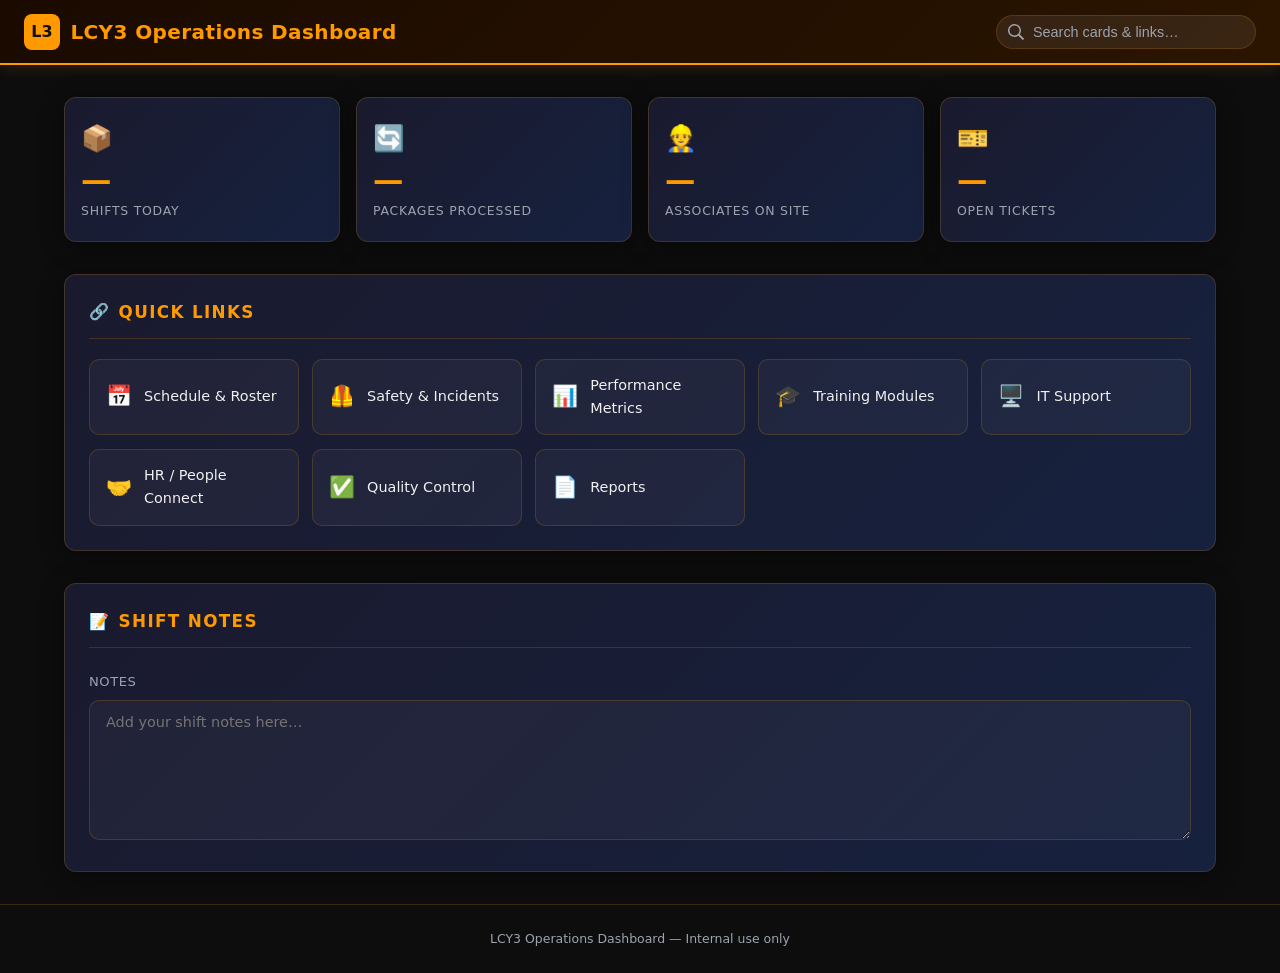
==== commit 7c44e0a6: "apply accessibility and notes storage hardening updates" ====
--- a/dashboard.html
+++ b/dashboard.html
@@ -51,14 +51,14 @@
         <h2>Quick Links</h2>
       </div>
       <div class="links-grid" id="links-grid">
-        <a class="link-card" href="#" data-searchable="schedule roster"><span class="link-icon">📅</span>Schedule &amp; Roster</a>
-        <a class="link-card" href="#" data-searchable="safety incidents"><span class="link-icon">🦺</span>Safety &amp; Incidents</a>
-        <a class="link-card" href="#" data-searchable="performance metrics kpi"><span class="link-icon">📊</span>Performance Metrics</a>
-        <a class="link-card" href="#" data-searchable="training modules"><span class="link-icon">🎓</span>Training Modules</a>
-        <a class="link-card" href="#" data-searchable="it support helpdesk"><span class="link-icon">🖥️</span>IT Support</a>
-        <a class="link-card" href="#" data-searchable="hr people connect"><span class="link-icon">🤝</span>HR / People Connect</a>
-        <a class="link-card" href="#" data-searchable="quality control defects"><span class="link-icon">✅</span>Quality Control</a>
-        <a class="link-card" href="#" data-searchable="reports downloads"><span class="link-icon">📄</span>Reports</a>
+        <a class="link-card" href="#" data-searchable="schedule roster"><span class="link-icon" aria-hidden="true">📅</span>Schedule &amp; Roster</a>
+        <a class="link-card" href="#" data-searchable="safety incidents"><span class="link-icon" aria-hidden="true">🦺</span>Safety &amp; Incidents</a>
+        <a class="link-card" href="#" data-searchable="performance metrics kpi"><span class="link-icon" aria-hidden="true">📊</span>Performance Metrics</a>
+        <a class="link-card" href="#" data-searchable="training modules"><span class="link-icon" aria-hidden="true">🎓</span>Training Modules</a>
+        <a class="link-card" href="#" data-searchable="it support helpdesk"><span class="link-icon" aria-hidden="true">🖥️</span>IT Support</a>
+        <a class="link-card" href="#" data-searchable="hr people connect"><span class="link-icon" aria-hidden="true">🤝</span>HR / People Connect</a>
+        <a class="link-card" href="#" data-searchable="quality control defects"><span class="link-icon" aria-hidden="true">✅</span>Quality Control</a>
+        <a class="link-card" href="#" data-searchable="reports downloads"><span class="link-icon" aria-hidden="true">📄</span>Reports</a>
       </div>
     </section>
 
@@ -67,6 +67,7 @@
         <span aria-hidden="true">📝</span>
         <h2>Shift Notes</h2>
       </div>
+      <label class="field-label" for="notes">Notes</label>
       <textarea id="notes" placeholder="Add your shift notes here…"></textarea>
     </section>
   </main>
--- a/css/style.css
+++ b/css/style.css
@@ -212,6 +212,15 @@
 }
 
 /* ── Notes area ────────────────────────────────────────────── */
+.field-label {
+  display: inline-block;
+  margin-bottom: .5rem;
+  color: var(--muted);
+  font-size: .82rem;
+  letter-spacing: .04em;
+  text-transform: uppercase;
+}
+
 #notes {
   width: 100%;
   min-height: 140px;
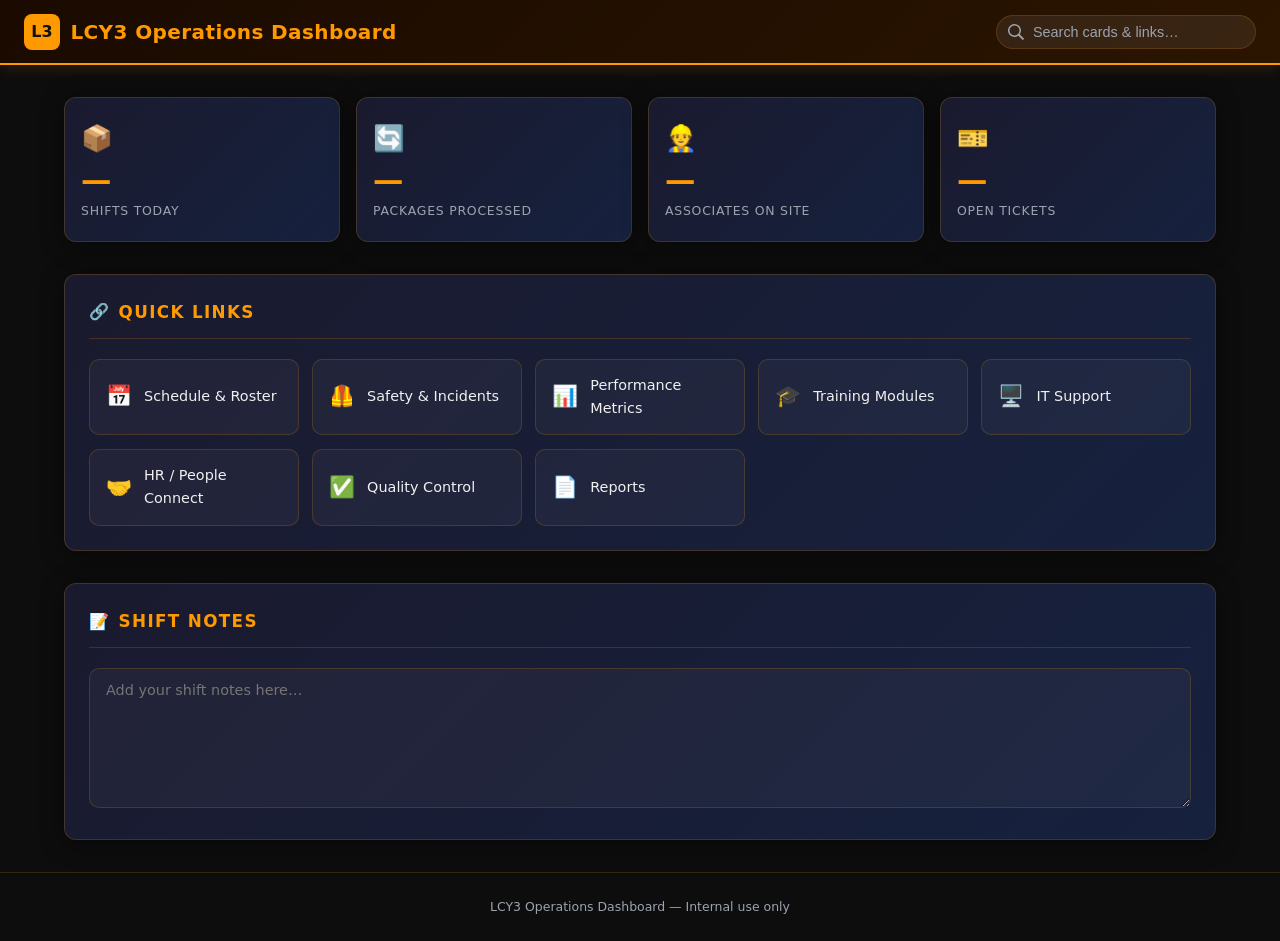
==== commit eef2e360: "refine dashboard a11y semantics and clean js notes handling" ====
--- a/dashboard.html
+++ b/dashboard.html
@@ -67,7 +67,7 @@
         <span aria-hidden="true">📝</span>
         <h2>Shift Notes</h2>
       </div>
-      <label class="field-label" for="notes">Notes</label>
+      <label class="visually-hidden" for="notes">Shift notes</label>
       <textarea id="notes" placeholder="Add your shift notes here…"></textarea>
     </section>
   </main>
--- a/css/style.css
+++ b/css/style.css
@@ -221,6 +221,18 @@
   text-transform: uppercase;
 }
 
+.visually-hidden {
+  position: absolute;
+  width: 1px;
+  height: 1px;
+  padding: 0;
+  margin: -1px;
+  overflow: hidden;
+  clip: rect(0, 0, 0, 0);
+  white-space: nowrap;
+  border: 0;
+}
+
 #notes {
   width: 100%;
   min-height: 140px;
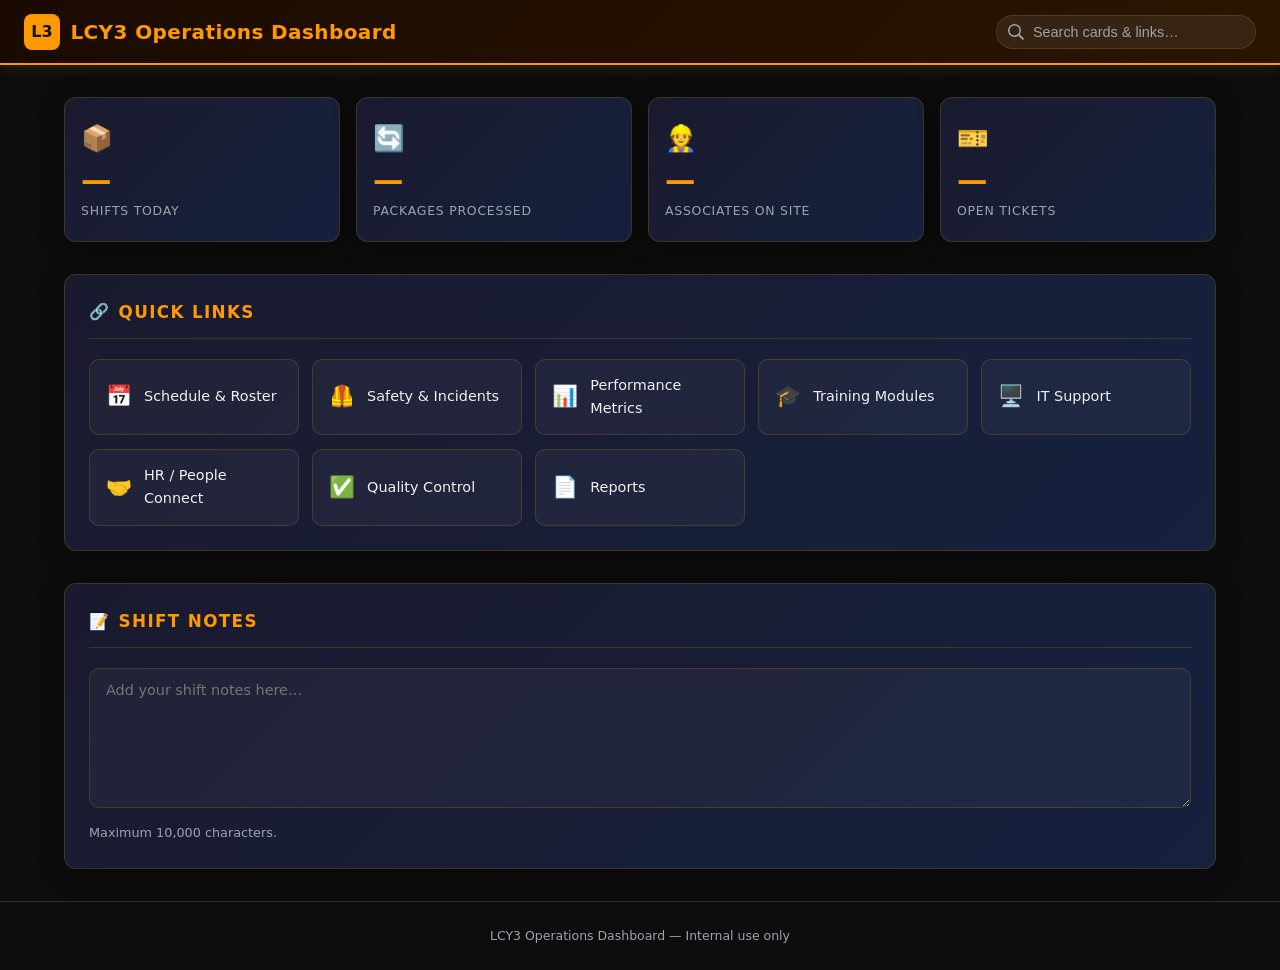
==== commit 015bbf61: "add notes limit description and decode fallback warning" ====
--- a/dashboard.html
+++ b/dashboard.html
@@ -68,7 +68,8 @@
         <h2>Shift Notes</h2>
       </div>
       <label class="visually-hidden" for="notes">Shift notes</label>
-      <textarea id="notes" placeholder="Add your shift notes here…"></textarea>
+      <textarea id="notes" aria-describedby="notes-help" placeholder="Add your shift notes here…"></textarea>
+      <p id="notes-help" class="field-help">Maximum 10,000 characters.</p>
     </section>
   </main>
 
--- a/css/style.css
+++ b/css/style.css
@@ -233,6 +233,12 @@
   border: 0;
 }
 
+.field-help {
+  margin-top: .5rem;
+  color: var(--muted);
+  font-size: .8rem;
+}
+
 #notes {
   width: 100%;
   min-height: 140px;
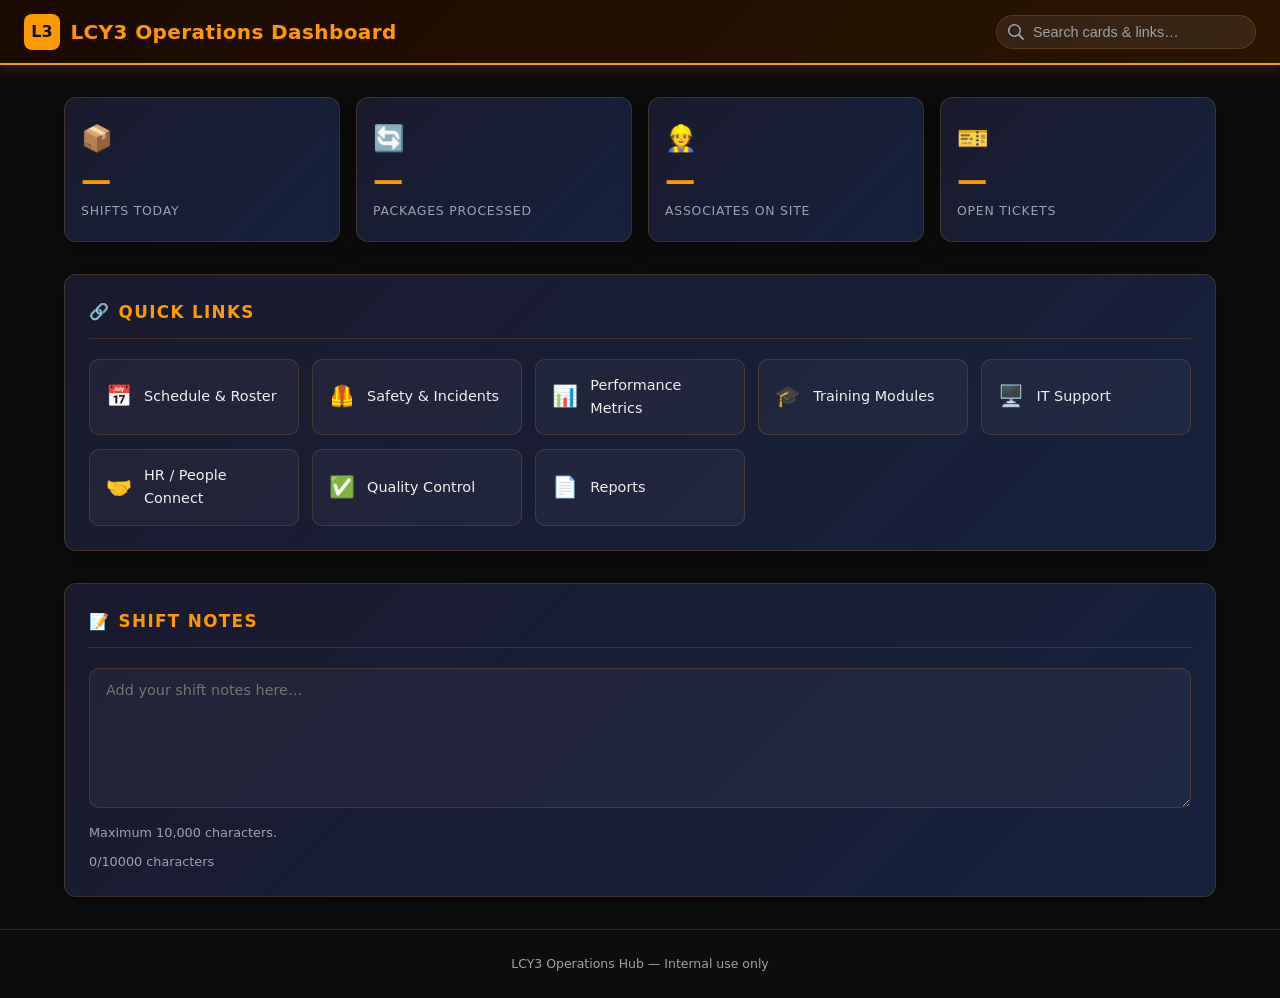
==== commit 4fbbfa02: "add notes character counter and align dashboard footer text" ====
--- a/dashboard.html
+++ b/dashboard.html
@@ -68,12 +68,13 @@
         <h2>Shift Notes</h2>
       </div>
       <label class="visually-hidden" for="notes">Shift notes</label>
-      <textarea id="notes" aria-describedby="notes-help" placeholder="Add your shift notes here…"></textarea>
+      <textarea id="notes" aria-describedby="notes-help notes-count" placeholder="Add your shift notes here…"></textarea>
       <p id="notes-help" class="field-help">Maximum 10,000 characters.</p>
+      <p id="notes-count" class="field-help" aria-live="polite"></p>
     </section>
   </main>
 
-  <footer>LCY3 Operations Dashboard — Internal use only</footer>
+  <footer>LCY3 Operations Hub — Internal use only</footer>
   <script src="js/app.js"></script>
 </body>
 </html>
